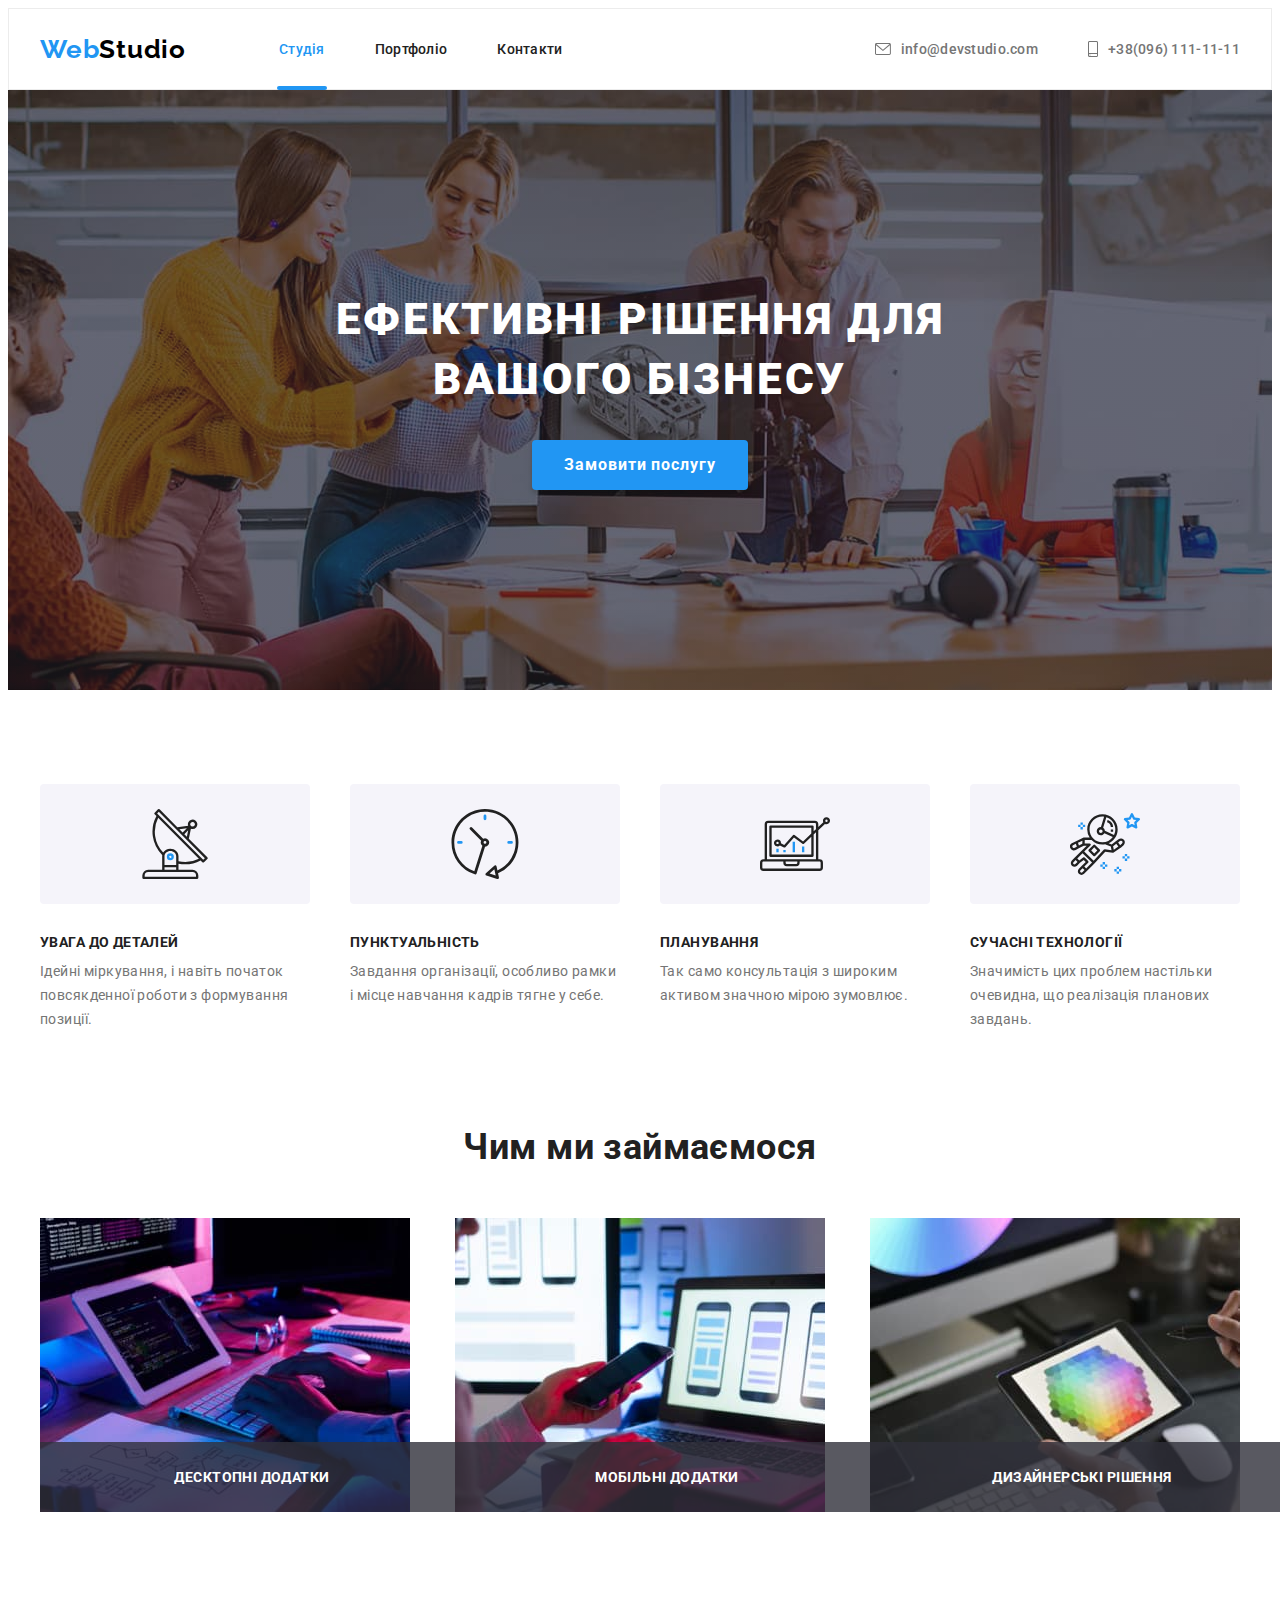
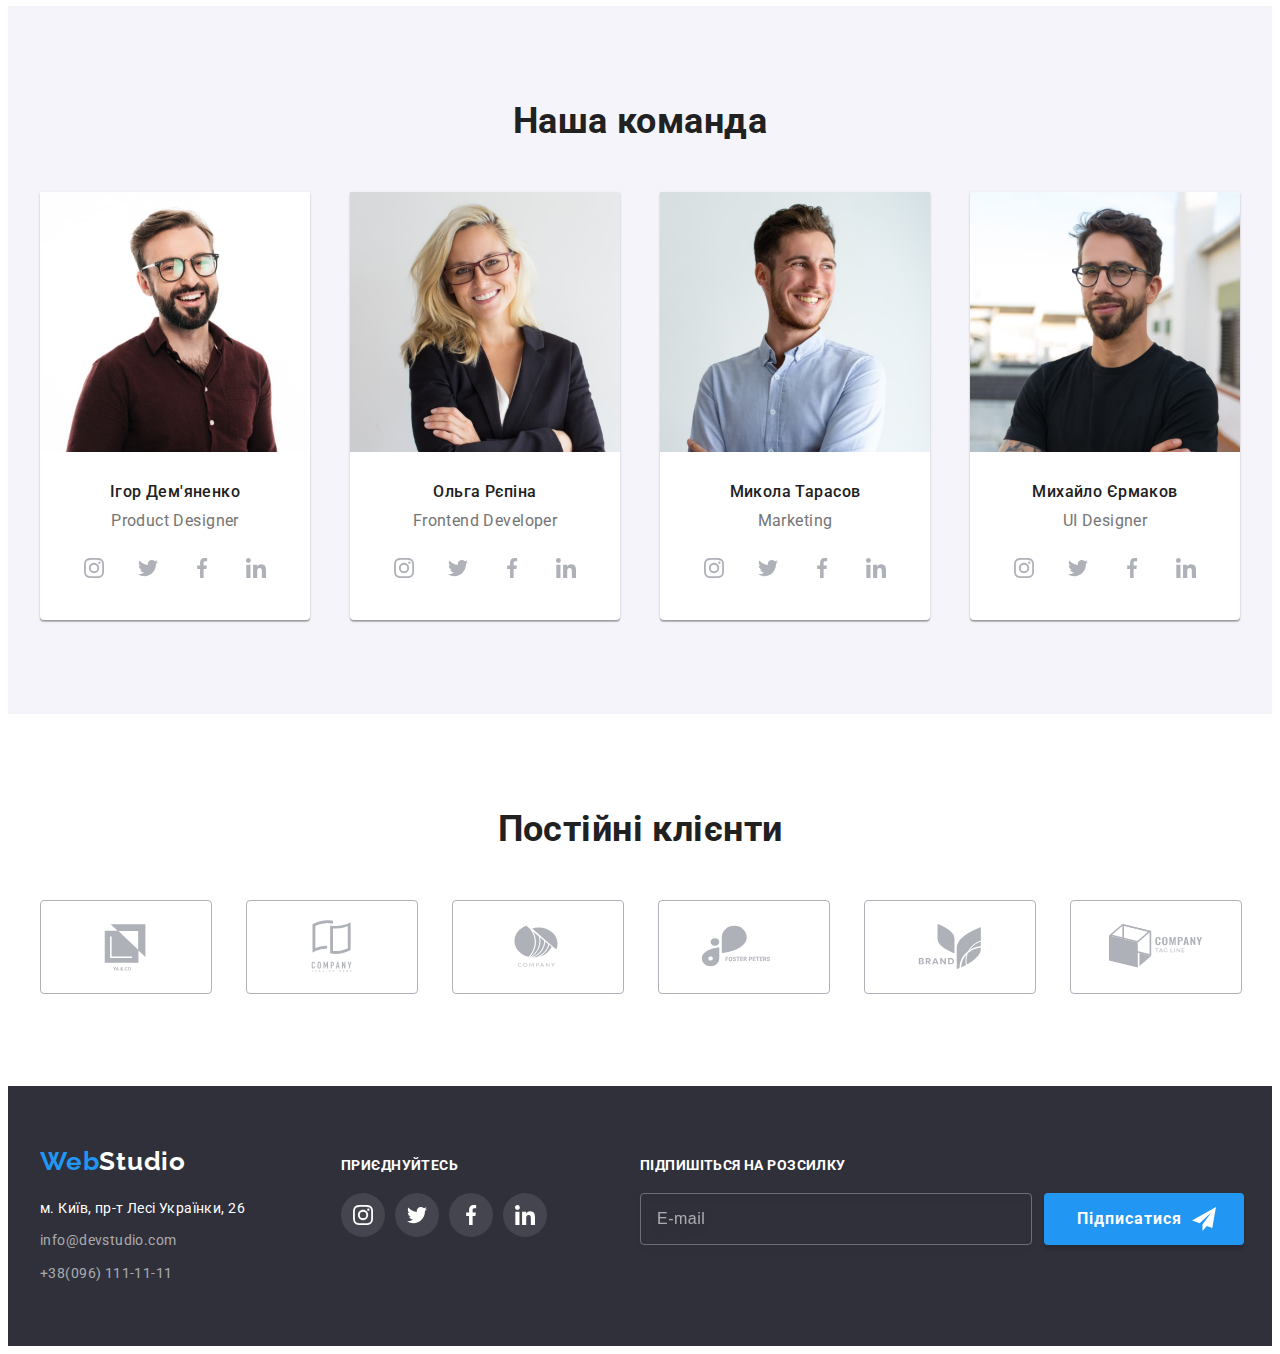
==== index.html @ d10fa95a "Initial commit" ====
<!DOCTYPE html>
<html lang="uk">
	<head>
		<meta charset="UTF-8" />
		<meta http-equiv="X-UA-Compatible" content="IE=edge" />
		<meta name="viewport" content="width=device-width, initial-scale=1.0" />
		<title>Студія</title>
		<!--normalize-->
		<link
			rel="stylesheet"
			href="https://cdnjs.cloudflare.com/ajax/libs/modern-normalize/1.1.0/modern-normalize.min.css"
			integrity="sha512-wpPYUAdjBVSE4KJnH1VR1HeZfpl1ub8YT/NKx4PuQ5NmX2tKuGu6U/JRp5y+Y8XG2tV+wKQpNHVUX03MfMFn9Q=="
			crossorigin="anonymous"
			referrerpolicy="no-referrer"
		/>
		<!--fonts-->
		<link rel="preconnect" href="https://fonts.googleapis.com" />
		<link rel="preconnect" href="https://fonts.gstatic.com" crossorigin />
		<link
			href="https://fonts.googleapis.com/css2?family=Raleway:wght@700&family=Roboto:wght@400;500;700;900&display=swap"
			rel="stylesheet"
		/>
		<!--styles always down-->
		<link rel="stylesheet" href="./css/styles.css" />
	</head>
	<body>
		<header class="header">
			<div class="container boxforflex-header">
				<nav class="boxforflex-nav">
					<!--logo-->
					<a href="./index.html" class="logo-web link">
						<span>Web</span><span class="logo-studio-header link">Studio</span>
					</a>
					<ul class="list boxforflex-navlink">
						<li><a href="./index.html" class="nav-link link current">Студія</a></li>
						<li><a href="./portfolio.html" class="nav-link link">Портфоліо</a></li>
						<li><a href="./index.html" class="nav-link link">Контакти</a></li>
					</ul>
				</nav>
				<!--header contacts-->
				<ul class="list boxforflex-header-contacts">
					<li>
						<a href="mailto:info@devstudio.com" class="header-contacts link">
							<svg class="header-icon" width="16" height="12">
								<use href="./images/icons.svg#icon-envelope"></use>
							</svg>
							info@devstudio.com
						</a>
					</li>
					<li>
						<a href="tel:+380961111111" class="header-contacts link">
							<svg class="header-icon" width="10" height="16">
								<use href="./images/icons.svg#icon-smartphone"></use>
							</svg>
							+38(096) 111-11-11
						</a>
					</li>
				</ul>
			</div>
		</header>
		<main>
			<!--hero-->
			<section class="section hero">
				<div class="container">
					<h1 class="title boxforflex-hero-text">Ефективні рішення для вашого бізнесу</h1>
					<button type="button" class="big-btn hero-btn pointer boxforflex-hero-btn" data-modal-open>
						<span class="hero-btn-text">Замовити послугу</span>
					</button>
				</div>
			</section>
			<!--4 features-->
			<section class="section section-features">
				<div class="container">
					<h2 class="section-title visually-hidden">Наші переваги</h2>
					<ul class="list boxforflex-sections">
						<li class="list-features">
							<div class="feature-icon-bgr">
								<svg width="70" height="70">
									<use href="./images/icons.svg#icon-antenna"></use>
								</svg>
							</div>
							<h3 class="name-features">УВАГА ДО ДЕТАЛЕЙ</h3>
							<p class="text-features">Ідейні міркування, і навіть початок повсякденної роботи з формування позиції.</p>
						</li>
						<li class="list-features">
							<div class="feature-icon-bgr">
								<svg width="70" height="70">
									<use href="./images/icons.svg#icon-clock"></use>
								</svg>
							</div>
							<h3 class="name-features">ПУНКТУАЛЬНІСТЬ</h3>
							<p class="text-features">Завдання організації, особливо рамки і місце навчання кадрів тягне у себе.</p>
						</li>
						<li class="list-features">
							<div class="feature-icon-bgr">
								<svg width="70" height="70">
									<use href="./images/icons.svg#icon-diagram"></use>
								</svg>
							</div>
							<h3 class="name-features">ПЛАНУВАННЯ</h3>
							<p class="text-features">Так само консультація з широким активом значною мірою зумовлює.</p>
						</li>
						<li class="list-features">
							<div class="feature-icon-bgr">
								<svg width="70" height="70">
									<use href="./images/icons.svg#icon-astronaut"></use>
								</svg>
							</div>
							<h3 class="name-features">СУЧАСНІ ТЕХНОЛОГІЇ</h3>
							<p class="text-features">Значимість цих проблем настільки очевидна, що реалізація планових завдань.</p>
						</li>
					</ul>
				</div>
			</section>
			<!--what we do-->
			<section class="section">
				<div class="container">
					<h2 class="section-title">Чим ми займаємося</h2>
					<ul class="list boxforflex-sections">
						<li class="wwd-img">
							<img src="./images/box-what-we-do-1.jpg" alt="Кодування" width="370" height="294" />
							<p class="wwd-text">Десктопні додатки</p>
						</li>
						<li class="wwd-img">
							<img src="./images/box-what-we-do-2.jpg" alt="Оптимізація" width="370" height="294" />
							<p class="wwd-text">Мобільні додатки</p>
						</li>
						<li class="wwd-img">
							<img src="./images/box-what-we-do-3.jpg" alt="Дизайн" width="370" height="294" />
							<p class="wwd-text">Дизайнерські рішення</p>
						</li>
					</ul>
				</div>
			</section>
			<!--team-->
			<section class="team-section section">
				<div class="container">
					<h2 class="section-title">Наша команда</h2>
					<ul class="list boxforflex-sections">
						<li class="team-cards">
							<img src="./images/img-igor.jpg" alt="1й член команди" width="270" height="260" />
							<div class="team-cards-text-space">
								<h3 class="name-team">Ігор Дем'яненко</h3>
								<p lang="en" class="text-team">Product Designer</p>
								<ul class="list social-icons">
									<li>
										<a
											href="https://instagram.com"
											class="link social-link"
											target="_blank"
											rel="noopener noreferrer"
											aria-label="посилання на instagram"
										>
											<svg class="icon" width="20px" height="20px">
												<use href="./images/icons.svg#icon-instagram"></use>
											</svg>
										</a>
									</li>
									<li>
										<a
											href="https://twitter.com"
											class="link social-link"
											target="_blank"
											rel="noopener noreferrer"
											aria-label="посилання на twitter"
										>
											<svg class="icon" width="20px" height="20px">
												<use href="./images/icons.svg#icon-twitter"></use>
											</svg>
										</a>
									</li>
									<li>
										<a
											href="https://facebook.com"
											class="link social-link"
											target="_blank"
											rel="noopener noreferrer"
											aria-label="посилання на facebook"
										>
											<svg class="icon" width="20px" height="20px">
												<use href="./images/icons.svg#icon-facebook"></use>
											</svg>
										</a>
									</li>
									<li>
										<a
											href="https://linkedin.com"
											class="link social-link"
											target="_blank"
											rel="noopener noreferrer"
											aria-label="посилання на linkedin"
										>
											<svg class="icon" width="20px" height="20px">
												<use href="./images/icons.svg#icon-linkedin"></use>
											</svg>
										</a>
									</li>
								</ul>
							</div>
						</li>
						<li class="team-cards">
							<img src="./images/img-olga.jpg" alt="2й член команди" width="270" height="260" />
							<div class="team-cards-text-space">
								<h3 class="name-team">Ольга Рєпіна</h3>
								<p lang="en" class="text-team">Frontend Developer</p>
								<ul class="list social-icons">
									<li>
										<a
											href="https://instagram.com"
											class="link social-link"
											target="_blank"
											rel="noopener noreferrer"
											aria-label="посилання на instagram"
										>
											<svg class="icon" width="20px" height="20px">
												<use href="./images/icons.svg#icon-instagram"></use>
											</svg>
										</a>
									</li>
									<li>
										<a
											href="https://twitter.com"
											class="link social-link"
											target="_blank"
											rel="noopener noreferrer"
											aria-label="посилання на twitter"
										>
											<svg class="icon" width="20px" height="20px">
												<use href="./images/icons.svg#icon-twitter"></use>
											</svg>
										</a>
									</li>
									<li>
										<a
											href="https://facebook.com"
											class="link social-link"
											target="_blank"
											rel="noopener noreferrer"
											aria-label="посилання на facebook"
										>
											<svg class="icon" width="20px" height="20px">
												<use href="./images/icons.svg#icon-facebook"></use>
											</svg>
										</a>
									</li>
									<li>
										<a
											href="https://linkedin.com"
											class="link social-link"
											target="_blank"
											rel="noopener noreferrer"
											aria-label="посилання на linkedin"
										>
											<svg class="icon" width="20px" height="20px">
												<use href="./images/icons.svg#icon-linkedin"></use>
											</svg>
										</a>
									</li>
								</ul>
							</div>
						</li>
						<li class="team-cards">
							<img src="./images/img-mikola.jpg" alt="3й член команди" width="270" height="260" />
							<div class="team-cards-text-space">
								<h3 class="name-team">Микола Тарасов</h3>
								<p lang="en" class="text-team">Marketing</p>
								<ul class="list social-icons">
									<li>
										<a
											href="https://instagram.com"
											class="link social-link"
											target="_blank"
											rel="noopener noreferrer"
											aria-label="посилання на instagram"
										>
											<svg class="icon" width="20px" height="20px">
												<use href="./images/icons.svg#icon-instagram"></use>
											</svg>
										</a>
									</li>
									<li>
										<a
											href="https://twitter.com"
											class="link social-link"
											target="_blank"
											rel="noopener noreferrer"
											aria-label="посилання на twitter"
										>
											<svg class="icon" width="20px" height="20px">
												<use href="./images/icons.svg#icon-twitter"></use>
											</svg>
										</a>
									</li>
									<li>
										<a
											href="https://facebook.com"
											class="link social-link"
											target="_blank"
											rel="noopener noreferrer"
											aria-label="посилання на facebook"
										>
											<svg class="icon" width="20px" height="20px">
												<use href="./images/icons.svg#icon-facebook"></use>
											</svg>
										</a>
									</li>
									<li>
										<a
											href="https://linkedin.com"
											class="link social-link"
											target="_blank"
											rel="noopener noreferrer"
											aria-label="посилання на linkedin"
										>
											<svg class="icon" width="20px" height="20px">
												<use href="./images/icons.svg#icon-linkedin"></use>
											</svg>
										</a>
									</li>
								</ul>
							</div>
						</li>
						<li class="team-cards">
							<img src="./images/img-mihailo.jpg" alt="4й член команди" width="270" height="260" />
							<div class="team-cards-text-space">
								<h3 class="name-team">Михайло Єрмаков</h3>
								<p lang="en" class="text-team">UI Designer</p>
								<ul class="list social-icons">
									<li>
										<a
											href="https://instagram.com"
											class="link social-link"
											target="_blank"
											rel="noopener noreferrer"
											aria-label="посилання на instagram"
										>
											<svg class="icon" width="20px" height="20px">
												<use href="./images/icons.svg#icon-instagram"></use>
											</svg>
										</a>
									</li>
									<li>
										<a
											href="https://twitter.com"
											class="link social-link"
											target="_blank"
											rel="noopener noreferrer"
											aria-label="посилання на twitter"
										>
											<svg class="icon" width="20px" height="20px">
												<use href="./images/icons.svg#icon-twitter"></use>
											</svg>
										</a>
									</li>
									<li>
										<a
											href="https://facebook.com"
											class="link social-link"
											target="_blank"
											rel="noopener noreferrer"
											aria-label="посилання на facebook"
										>
											<svg class="icon" width="20px" height="20px">
												<use href="./images/icons.svg#icon-facebook"></use>
											</svg>
										</a>
									</li>
									<li>
										<a
											href="https://linkedin.com"
											class="link social-link"
											target="_blank"
											rel="noopener noreferrer"
											aria-label="посилання на linkedin"
										>
											<svg class="icon" width="20px" height="20px">
												<use href="./images/icons.svg#icon-linkedin"></use>
											</svg>
										</a>
									</li>
								</ul>
							</div>
						</li>
					</ul>
				</div>
			</section>
			<!--Regular customers-->
			<section class="section">
				<div class="container">
					<h2 class="section-title">Постійні клієнти</h2>
					<ul class="list boxforflex-sections">
						<li class="client-logo">
							<a
								href=""
								class="link link-client"
								target="_blank"
								rel="noopener noreferrer"
								aria-label="посилання на першого клієнта"
							>
								<svg class="icon" width="106" height="60">
									<use href="./images/icons.svg#icon-first-logo"></use>
								</svg>
							</a>
						</li>
						<li class="client-logo">
							<a
								href=""
								class="link link-client"
								target="_blank"
								rel="noopener noreferrer"
								aria-label="посилання на другого клієнта"
							>
								<svg class="icon" width="106" height="60">
									<use href="./images/icons.svg#icon-second-logo"></use>
								</svg>
							</a>
						</li>
						<li class="client-logo">
							<a
								href=""
								class="link link-client"
								target="_blank"
								rel="noopener noreferrer"
								aria-label="посилання на третього клієнта"
							>
								<svg class="icon" width="106" height="60">
									<use href="./images/icons.svg#icon-third-logo"></use>
								</svg>
							</a>
						</li>
						<li class="client-logo">
							<a
								href=""
								class="link link-client"
								target="_blank"
								rel="noopener noreferrer"
								aria-label="посилання на четвертого клієнта"
							>
								<svg class="icon" width="106" height="60">
									<use href="./images/icons.svg#icon-fourth-logo"></use>
								</svg>
							</a>
						</li>
						<li class="client-logo">
							<a
								href=""
								class="link link-client"
								target="_blank"
								rel="noopener noreferrer"
								aria-label="посилання на п'ятого клієнта"
							>
								<svg class="icon" width="106" height="60">
									<use href="./images/icons.svg#icon-fifth-logo"></use>
								</svg>
							</a>
						</li>
						<li class="client-logo">
							<a
								href=""
								class="link link-client"
								target="_blank"
								rel="noopener noreferrer"
								aria-label="посилання на шостого клієнта"
							>
								<svg class="icon" width="106" height="60">
									<use href="./images/icons.svg#icon-sixth-logo"></use>
								</svg>
							</a>
						</li>
					</ul>
				</div>
			</section>
		</main>
		<!--Footer-->
		<footer class="footer">
			<div class="container footer-flex">
				<div class="address-wrapper">
					<!--logo text-->
					<a href="./index.html" class="footer-logo-text logo-web logo-web-footer link">
						<span>Web</span>
						<span class="logo-studio-footer link">Studio</span>
					</a>
					<!--address links-->
					<address>
						<ul class="list">
							<li>
								<a
									href="https://goo.gl/maps/ZYpvRGQHk616j4x77"
									target="_blank"
									rel="noopener noreferrer nofollow"
									class="link address"
								>
									м. Київ, пр-т Лесі Українки, 26
								</a>
							</li>
							<li class="list-address">
								<a href="mailto:info@devstudio.com" class="footer-contacts link">info@devstudio.com</a>
							</li>
							<li class="list-address">
								<a href="tel:+380961111111" class="footer-contacts link">+38(096) 111-11-11</a>
							</li>
						</ul>
					</address>
				</div>
				<div class="join-wrapper">
					<h3 class="name-features footer-cta">приєднуйтесь</h3>
					<ul class="list social-icons footer-social-icons">
						<li>
							<a
								href="https://instagram.com"
								class="link social-link footer-link"
								target="_blank"
								rel="noopener noreferrer"
								aria-label="посилання на instagram"
							>
								<svg class="footer-icon" width="20px" height="20px">
									<use href="./images/icons.svg#icon-instagram"></use>
								</svg>
							</a>
						</li>
						<li>
							<a
								href="https://twitter.com"
								class="link social-link footer-link"
								target="_blank"
								rel="noopener noreferrer"
								aria-label="посилання на twitter"
							>
								<svg class="footer-icon" width="20px" height="20px">
									<use href="./images/icons.svg#icon-twitter"></use>
								</svg>
							</a>
						</li>
						<li>
							<a
								href="https://facebook.com"
								class="link social-link footer-link"
								target="_blank"
								rel="noopener noreferrer"
								aria-label="посилання на facebook"
							>
								<svg class="footer-icon" width="20px" height="20px">
									<use href="./images/icons.svg#icon-facebook"></use>
								</svg>
							</a>
						</li>
						<li>
							<a
								href="https://linkedin.com"
								class="link social-link footer-link"
								target="_blank"
								rel="noopener noreferrer"
								aria-label="посилання на linkedin"
							>
								<svg class="footer-icon" width="20px" height="20px">
									<use href="./images/icons.svg#icon-linkedin"></use>
								</svg>
							</a>
						</li>
					</ul>
				</div>
				<div class="sign-up-wrapper">
					<h3 class="name-features footer-cta">Підпишіться на розсилку</h3>
					<form class="signup-field" name="signup_form" autocomplete="on">
						<label for="user_email">
							<input class="sign-up-field" type="email" name="user_email" id="user_email" placeholder="E-mail" />
						</label>
						<button class="big-btn hero-btn-text sign-up-btn" type="submit">Підписатися</button>
						<svg class="footer-icon-send-email" width="24" height="24">
								<use href="./images/icons.svg#icon-icon-send-mail"></use>
						</svg>
					</form>
				</div>
			</div>
		</footer>
		<!--Modal window-->
		<div class="backdrop is-hidden" data-modal>
			<div class="modal">
				<button class="modal-btn-x" data-modal-close>
					<svg class="modal-close" width="18" height="18">
						<use href="./images/icons.svg#icon-close-black"></use>
					</svg>
				</button>
				<strong class="modal-title">Залиште свої дані, ми вам передзвонимо</strong>
				<form name="modal_form">
					<div class="modal-form-group" role="group">
						<label class="modal-text" for="user_name">Ім'я</label>
						<div class="modal-input">
							<input class="modal-input-form" type="text" name="user_name" id="user_name" required />
							<svg class="modal-form-icon" width="18" height="18">
								<use href="./images/icons.svg#icon-person-black"></use>
							</svg>
						</div>
						<label class="modal-text" for="user_phone">Телефон</label>
						<div class="modal-input">
							<input class="modal-input-form" type="tel" name="user_phone" id="user_phone" required />
							<svg class="modal-form-icon" width="18" height="18">
								<use href="./images/icons.svg#icon-phone-black"></use>
							</svg>
						</div>
						<label class="modal-text" for="user_mail">Пошта</label>
						<div class="modal-input">
							<input class="modal-input-form" type="email" name="user_mail" id="user_mail" required />
							<svg class="modal-form-icon" width="18" height="18">
								<use href="./images/icons.svg#icon-email-black"></use>
							</svg>
						</div>
						<label class="modal-text" for="user_comment">Коментар</label>
						<textarea
							class="modal-comment"
							name="user_comment"
							id="user_comment"
							rows="7"
							placeholder="Введіть текст"
						></textarea>
					</div>
					<div class="modal-check" role="group">
						<input class="modal-checkbox" type="checkbox" id="user_agreement" />
						<label class="checkbox-text" for="user_agreement">
							Погоджуюся з розсилкою та приймаю
							<a href="" class="checkbox-link">Умови договору</a>
						</label>
					</div>
					<button class="modal-btn big-btn hero-btn-text pointer" type="submit">Відправити</button>
				</form>
			</div>
		</div>
		<script src="./js/modal.js"></script>
	</body>
</html>
---- css/styles.css ----
:root {
	/* colors */
	--brand: #2196f3;
	--brand-accent: #188ce8;
	--hero-bgd: #c4c4c4;
	--links-plus-buttons: #212121;
	--contacts: #757575;
	--team-and-selector-bgr: #f5f4fa;
	--original-white: #ffffff;
	--original-black: #000000;
	--footer-bgd: #2f303a;
	--icon: #afb1b8;
	/* transitions data*/
	--transition-duration: 250ms;
	--transition-timing-function: cubic-bezier(0.4, 0, 0.2, 1);
}

body {
	font-family: "Roboto", sans-serif;
	font-size: 14px;
	background-color: var(--original-white);
	color: var(--links-plus-buttons);
	letter-spacing: 0.03em;
}

/* Reset start --- */
/* Reset ul.list, a.link, h, img */

.list {
	list-style: none;
	margin: 0;
	padding: 0;
}

.link {
	text-decoration: none;
}

h1,
h2,
h3,
h4,
h5,
h6,
p {
	margin: 0;
}

img {
	display: block;
	max-width: 100%;
	height: auto;
}

address {
	font-style: normal;
}

/* Reset end --- */

/* Components --- */

.section {
	padding: 94px 0;
}

.container {
	width: 1200px;
	padding-left: 15px;
	padding-right: 15px;
	margin-left: auto;
	margin-right: auto;
	/* outline: 2px solid orange;*/
}

.visually-hidden {
	position: absolute;
	width: 1px;
	height: 1px;
	margin: -1px;
	border: 0;
	padding: 0;
	white-space: nowrap;
	clip-path: inset(100%);
	clip: rect(0 0 0 0);
	overflow: hidden;
}

/* Components end --- */
/* ---------------*/

/* HEADER --- */

/* LOGO --- */

.logo-web {
	font-family: "Raleway";
	font-style: normal;
	font-weight: 700;
	font-size: 26px;
	line-height: calc(31 / 26);
	letter-spacing: 0.03em;
	color: var(--brand);
}

.logo-studio-header {
	color: var(--original-black);
	margin-right: 93px;
}

/* LOGO END --- */

/* header flexes */

.boxforflex-header {
	display: flex;
	justify-content: space-between;
}

.boxforflex-nav {
	display: flex;
	align-items: center;
}

.boxforflex-navlink,
.boxforflex-header-contacts {
	display: flex;
	gap: 50px;
}

/* end of header flexes */

.header {
	border: 1px solid #ececec;
}

.nav-link,
.header-contacts {
	position: relative;
	display: inline-block;
	font-weight: 500;
	line-height: calc(16 / 14);
	color: var(--links-plus-buttons);
	letter-spacing: 0.02em;
	padding: 32px 0;
	transition-property: color;
	transition-duration: var(--transition-duration);
	transition-timing-function: var(--transition-timing-function);
}

.nav-link:hover,
.nav-link:focus,
.header-contacts:hover,
.header-contacts:focus {
	color: var(--brand);
}

.current {
	color: var(--brand);
}

.current::after {
	content: "";
	display: block;
	position: absolute;
	align-items: center;
	width: 108%;
	right: -4%;
	height: 4px;
	bottom: -1px;
	margin: 0;
	background-color: #2196f3;
	border-radius: 2px;
}

.header-contacts {
	display: flex;
	align-items: center;
	gap: 10px;
	color: var(--contacts);
}

.header-icon {
	fill: currentColor;
}

/* HEADER END--- */
/* --------------*/

/* HERO INDEX --- */

/* hero flexes */

.boxforflex-hero-text,
.boxforflex-hero-btn {
	display: flex;
	margin: 0 auto;
}

/* end of flexes */

.hero {
	max-width: 1600px;
	margin: 0 auto;
	background-color: var(--hero-bgd);
	background-image: linear-gradient(rgba(47, 48, 58, 0.4), rgba(47, 48, 58, 0.4)),
		url(../images/hero-images/Hero-Img-1.jpg);
	background-repeat: no-repeat;
	background-position: center;
	padding: 200px 0;
}

.title {
	margin-bottom: 30px;
	max-width: 696px;
	font-weight: 900;
	font-size: 44px;
	line-height: 1.36;
	text-align: center;
	letter-spacing: 0.06em;
	text-transform: uppercase;
	color: var(--original-white);
}

.big-btn {
	min-height: 50px;
	padding: 10px 32px;
	font-family: inherit;
	background-color: var(--brand);
	box-shadow: 0px 4px 4px rgba(0, 0, 0, 0.15);
	border-radius: 4px;
	border: 0;
	transition-property: background-color;
	transition-duration: var(--transition-duration);
	transition-timing-function: var(--transition-timing-function);
}

.hero-btn {
	min-width: 216px;
}

.hero-btn-text {
	display: flex;
	align-items: center;
	text-align: center;

	font-weight: 700;
	font-size: 16px;
	line-height: 1.88;
	letter-spacing: 0.06em;
	color: var(--original-white);
}

.hero-btn:hover,
.hero-btn:focus,
.modal-btn:hover,
.modal-btn:focus,
.sign-up-btn:hover,
.sign-up-btn:focus {
	background-color: var(--brand-accent);
}

.pointer {
	cursor: pointer;
}

/* HERO INDEX END --- */
/* --------------*/

/* HERO PORTFOLIO --- */

/* portfolio flexes */

.portfolio-btns {
	display: flex;
	justify-content: center;
	gap: 8px;
	margin-bottom: 50px;
}

.boxforflex-portfolio-list {
	display: flex;
	justify-content: center;
	flex-wrap: wrap;
}

.portfolio-item:nth-child(3n + 2) {
	margin: 0 30px;
}

.portfolio-item:nth-child(-n + 6) {
	margin-bottom: 30px;
}

/* end of portfolio flexes */

.btn-portfolio {
	min-width: 73px;
	min-height: 38px;
	padding: 6px 22px;
	font-family: inherit;
	font-weight: 500;
	font-size: 16px;
	line-height: 1.62;
	text-align: center;
	background-color: var(--team-and-selector-bgr);
	border-radius: 4px;
	border: 0;
	transition-property: color, background-color, box-shadow;
	transition-duration: var(--transition-duration);
	transition-timing-function: var(--transition-timing-function);
}

.btn-portfolio:hover,
.btn-portfolio:focus {
	color: var(--original-white);
	background-color: var(--brand);
	box-shadow: 0px 3px 1px rgba(0, 0, 0, 0.1), 0px 1px 2px rgba(0, 0, 0, 0.08), 0px 2px 2px rgba(0, 0, 0, 0.12);
}

.portfolio-item {
	cursor: pointer;
	transition-property: box-shadow;
	transition-duration: var(--transition-duration);
	transition-timing-function: var(--transition-timing-function);
}

.portfolio-item:hover,
.portfolio-item:focus {
	box-shadow: 0px 1px 1px rgba(0, 0, 0, 0.12), 0px 4px 4px rgba(0, 0, 0, 0.06), 1px 4px 6px rgba(0, 0, 0, 0.16);
}

.portfolio-item-text-space {
	border: 1px solid #eeeeee;
	padding: 20px 24px;
	border-top: 0;
}

.name-portfolio {
	font-weight: 700;
	font-size: 18px;
	line-height: 2;
	letter-spacing: 0.06em;
	margin-bottom: 4px;
}

.text-portfolio {
	font-size: 16px;
	line-height: 1.88;
	color: var(--contacts);
}

.overlay {
	position: relative;
	overflow: hidden;
}

.prtfl-overlay {
	position: absolute;
	display: flex;
	align-items: center;
	transform: translateY(100%);
	top: 0;
	left: 0;
	width: 100%;
	height: 100%;
	padding: 63px 24px;
	font-size: 18px;
	line-height: 1.56;
	letter-spacing: 0.03em;
	background-color: rgba(33, 150, 243, 0.9);
	color: var(--original-white);
	user-select: none;
	transition: transform 250ms linear;
}

.portfolio-item:hover .prtfl-overlay,
.portfolio-item:focus .prtfl-overlay {
	transform: translateY(0);
}

/* HERO PORTFOLIO END--- */
/* --------------*/

/* 4 FEATURES --- */

/* features flexes */

.boxforflex-sections {
	display: flex;
	justify-content: space-between;
	gap: 30px;
}

/* end of features flexes */

.section-features {
	padding-bottom: 0;
}

.feature-icon-bgr {
	display: flex;
	justify-content: center;
	align-items: center;
	background-color: #f5f4fa;
	border-radius: 4px;
	height: 120px;
	margin-bottom: 30px;
}

.list-features {
	max-width: 270px;
}

.name-features {
	font-size: 14px;
	display: block;
	line-height: calc(16 / 14);
	text-transform: uppercase;
	margin-bottom: 10px;
}

.text-features {
	display: block;
	line-height: 1.71;
	color: var(--contacts);
}

/* 4 FEATURES END --- */
/* --------------*/

/* W.W.D. --- */

.section-title {
	font-size: 36px;
	line-height: calc(42 / 36);
	text-align: center;
	margin-bottom: 50px;
}

.wwd-img {
	position: relative;
}

.wwd-text {
	position: absolute;
	bottom: 0;
	margin: 0;
	font-weight: 700;
	line-height: calc(16 / 14);
	text-align: center;
	letter-spacing: 0.03em;
	text-transform: uppercase;
	color: var(--original-white);
	width: 100%;
	padding: 27px;
	background-color: rgba(47, 48, 58, 0.8);
}

/* W.W.D. END--- */
/* --------------*/

/* TEAM --- */

.name-team {
	font-weight: 500;
	font-size: 16px;
	line-height: calc(19 / 16);
	text-align: center;
	margin-bottom: 10px;
}

.text-team {
	font-size: 16px;
	line-height: calc(19 / 16);
	text-align: center;
	color: var(--contacts);
	margin-bottom: 16px;
}

.social-icons {
	display: flex;
	justify-content: center;
	align-items: center;
	gap: 10px;
}

.social-link {
	display: flex;
	justify-content: center;
	align-items: center;
	height: 44px;
	width: 44px;
	border-radius: 50%;
	transition-property: background-color;
	transition-duration: var(--transition-duration);
	transition-timing-function: var(--transition-timing-function);
}

.icon {
	fill: var(--icon);
	transition-property: fill;
	transition-duration: var(--transition-duration);
	transition-timing-function: var(--transition-timing-function);
}

.social-link:hover,
.social-link:focus {
	background-color: var(--brand);
}

.social-link:hover .icon,
.social-link:focus .icon {
	fill: var(--original-white);
}

.team-cards-text-space {
	padding: 30px 0;
}

.team-section {
	background: var(--team-and-selector-bgr);
}

.team-cards {
	background-color: var(--original-white);
	box-shadow: 0px 1px 3px rgba(0, 0, 0, 0.12), 0px 1px 1px rgba(0, 0, 0, 0.14), 0px 2px 1px rgba(0, 0, 0, 0.2);
	border-radius: 0px 0px 4px 4px;
}

/* TEAM END--- */
/* ------------*/

/* CLIENTS --- */

.client-logo {
	width: 170px;
	height: 92px;
	transition-property: fill;
	transition-duration: 250ms;
	transition-timing-function: cubic-bezier(0.4, 0, 0.2, 1);
}

.link-client {
	display: flex;
	justify-content: center;
	align-items: center;
	width: 100%;
	height: 100%;
	border: 1px solid var(--icon);
	border-radius: 4px;
	transition-property: border;
	transition-duration: var(--transition-duration);
	transition-timing-function: var(--transition-timing-function);
}

.link-client:hover,
.link-client:focus {
	border: 1px solid var(--brand);
}

.client-logo:hover .icon,
.client-logo:focus .icon {
	fill: var(--brand);
}

/* CLIENTS END--- */
/* ------------*/

/* FOOTER --- */

.footer-flex {
	display: flex;
	align-items: baseline;
}

.footer {
	background-color: var(--footer-bgd);
	padding: 60px 0;
}

.address-wrapper {
	min-width: 231px;
	margin-right: 70px;
}
.join-wrapper {
	margin-right: 93px;
}

.footer-logo-text {
	display: flex;
	align-items: baseline;
	margin-bottom: 20px;
}

.logo-web-footer {
	padding-top: 0;
	padding-bottom: 0;
	margin-right: 0;
}

.logo-studio-footer {
	color: var(--original-white);
}

.address {
	line-height: 1.71;
	color: var(--original-white);
}

.list-address {
	margin-top: 9px;
}

.footer-contacts {
	display: inline-block;
	line-height: 1.71;
	color: rgba(255, 255, 255, 0.6);
	transition-property: color;
	transition-duration: var(--transition-duration);
	transition-timing-function: var(--transition-timing-function);
}

.footer-contacts:hover,
.footer-contacts:focus {
	color: var(--brand);
}

.footer-cta {
	color: var(--original-white);
	margin-bottom: 20px;
}

.footer-social-icons {
	margin-bottom: 0;
	justify-content: left;
}

.footer-icon {
	fill: var(--original-white);
}

.footer-link {
	background-color: rgba(255, 255, 255, 0.1);
}

/* SIGN UP */

.sign-up-wrapper {
	position: relative;
}

.signup-field {
	display: flex;
	gap: 12px;
}

.sign-up-field {
	height: 50px;
	width: 358px;
	padding: 0 16px;

	font-size: 14px;
	line-height: 1.17;
	color: var(--original-white);
	letter-spacing: 0.01em;

	border: 1px solid rgba(255, 255, 255, 0.3);
	filter: drop-shadow(0px 4px 4px rgba(0, 0, 0, 0.15));
	border-radius: 4px;
	background-color: transparent;
	outline: 0;
}

.sign-up-field::placeholder {
	font-size: 16px;
	line-height: 1.25;
	letter-spacing: 0.03em;
	color: rgba(255, 255, 255, 0.6);
}

.sign-up-field:focus {
	border: 1px solid var(--brand);
}


.modal-btn,
.sign-up-btn {
	display: flex;
	margin: 0 auto;
	justify-content: center;
	min-width: 200px;
	padding: 10px 28px;
}

.sign-up-btn {
	width: 200px;
	justify-content: right;
	padding: 10px 62px 10px 28px;
}

.footer-icon-send-email {
	position: absolute;
	right: 28px;
	top: calc(50% + 6px);
}

/* FOOTER END--- */
/* ------------*/

/* MODAL WINDOW --- */

.backdrop {
	position: fixed;
	top: 0;
	left: 0;
	width: 100%;
	height: 100%;
	background-color: rgba(0, 0, 0, 0.2);
	transition: opacity 250ms linear, visibility 250ms linear;
}

.backdrop.is-hidden {
	opacity: 0;
	visibility: hidden;
	pointer-events: none;
}

.modal {
	position: absolute;
	top: 50%;
	left: 50%;
	transform: translateX(-50%) translateY(-50%);
	padding: 40px;
	width: 528px;
	min-height: 581px;
	background: var(--original-white);
	box-shadow: 0px 1px 3px rgba(0, 0, 0, 0.12), 0px 1px 1px rgba(0, 0, 0, 0.14), 0px 2px 1px rgba(0, 0, 0, 0.2);
	border-radius: 4px;
	transition: opacity 250ms linear, transform 250ms linear;
}

.backdrop.is-hidden .modal {
	opacity: 0;
	transform: translateX(-50%) translateY(-75%);
}

.modal-btn-x {
	position: absolute;
	display: inline-flex;
	align-items: center;
	justify-content: center;
	top: 8px;
	right: 8px;
	padding: 0;

	width: 30px;
	height: 30px;

	background-color: transparent;
	border-radius: 50%;
	cursor: pointer;
	border: 1px solid rgba(0, 0, 0, 0.1);

	transition-property: fill;
	transition-duration: var(--transition-duration);
	transition-timing-function: var(--transition-timing-function);
}

.modal-btn-x:hover,
.modal-btn-x:focus {
	fill: var(--brand);
}

.modal-title {
	display: block;
	margin-bottom: 12px;
	font-style: normal;
	font-weight: 700;
	font-size: 20px;
	line-height: 1.15;
	text-align: center;
}

.modal-form-group {
	margin-bottom: 20px;
}

.modal-text {
	display: block;
	margin-bottom: 4px;
	color: var(--contacts);
	font-size: 12px;
	line-height: 1.17;
	letter-spacing: 0.01em;
}

.modal-input {
	position: relative;
	margin-bottom: 10px;
}

.modal-input-form {
	display: inline-block;
	width: 100%;
	height: 40px;
	padding-left: 42px;
	border: 1px solid rgba(33, 33, 33, 0.2);
	border-radius: 4px;
	outline: 0;

	font-size: 12px;
	line-height: 1.17;
	letter-spacing: 0.01em;

	transition-property: border;
	transition-duration: var(--transition-duration);
	transition-timing-function: var(--transition-timing-function);
}

.modal-input-form:focus,
.modal-comment:focus {
	border: 1px solid var(--brand);
}

.modal-form-icon {
	position: absolute;
	top: calc(50% - 9px);
	left: 12px;

	transition-property: fill;
	transition-duration: var(--transition-duration);
	transition-timing-function: var(--transition-timing-function);
}

.modal-input-form:focus + .modal-form-icon {
	fill: var(--brand);
}

.modal-comment {
	resize: none;
	display: block;
	width: 100%;
	height: 120px;
	padding: 12px 16px;
	margin: 0;

	font-size: 12px;
	line-height: 1.17;
	letter-spacing: 0.01em;

	border: 1px solid rgba(33, 33, 33, 0.2);
	border-radius: 4px;
	outline: 0;

	transition-property: border;
	transition-duration: var(--transition-duration);
	transition-timing-function: var(--transition-timing-function);
}

.modal-comment::placeholder {
	font-size: 12px;
	color: rgba(117, 117, 117, 0.5);
}

.modal-check {
	display: flex;
	align-items: center;
	justify-content: center;
	gap: 8px;
	margin-bottom: 30px;
}

.checkbox-text {
	font-size: 14px;
	line-height: 1.71;
	letter-spacing: 0.03em;
	color: var(--contacts);
}

.checkbox-link {
	color: var(--brand);
}

.modal-checkbox {
	appearance: none;
	width: 16px;
	height: 15px;
	border: 2px solid var(--links-plus-buttons);
	border-radius: 2px;
	background-position: center;
	background-repeat: no-repeat;
	background-size: 0;

	transition-property: background-size;
	transition-duration: var(--transition-duration);
	transition-timing-function: var(--transition-timing-function);
}

.modal-checkbox:checked {
	border: 2px solid var(--brand);
	background-color: var(--brand);
	background-image: url("data:image/svg+xml,%3Csvg width='13' height='10' viewBox='0 0 13 10' fill='none' xmlns='http://www.w3.org/2000/svg'%3E%3Cpath d='M1.95703 4.75166L1.88825 4.68604L1.81923 4.75141L0.93123 5.59258L0.854858 5.66492L0.930974 5.73753L4.42671 9.07236L4.49574 9.1382L4.56476 9.07236L12.069 1.91352L12.1449 1.84116L12.069 1.76881L11.1873 0.927644L11.1183 0.861826L11.0493 0.927611L4.49577 7.17353L1.95703 4.75166Z' fill='white' stroke='white' stroke-width='0.2'/%3E%3C/svg%3E");
	background-size: 16px 15px;
}

/* MODAL END--- */
/* ------------*/
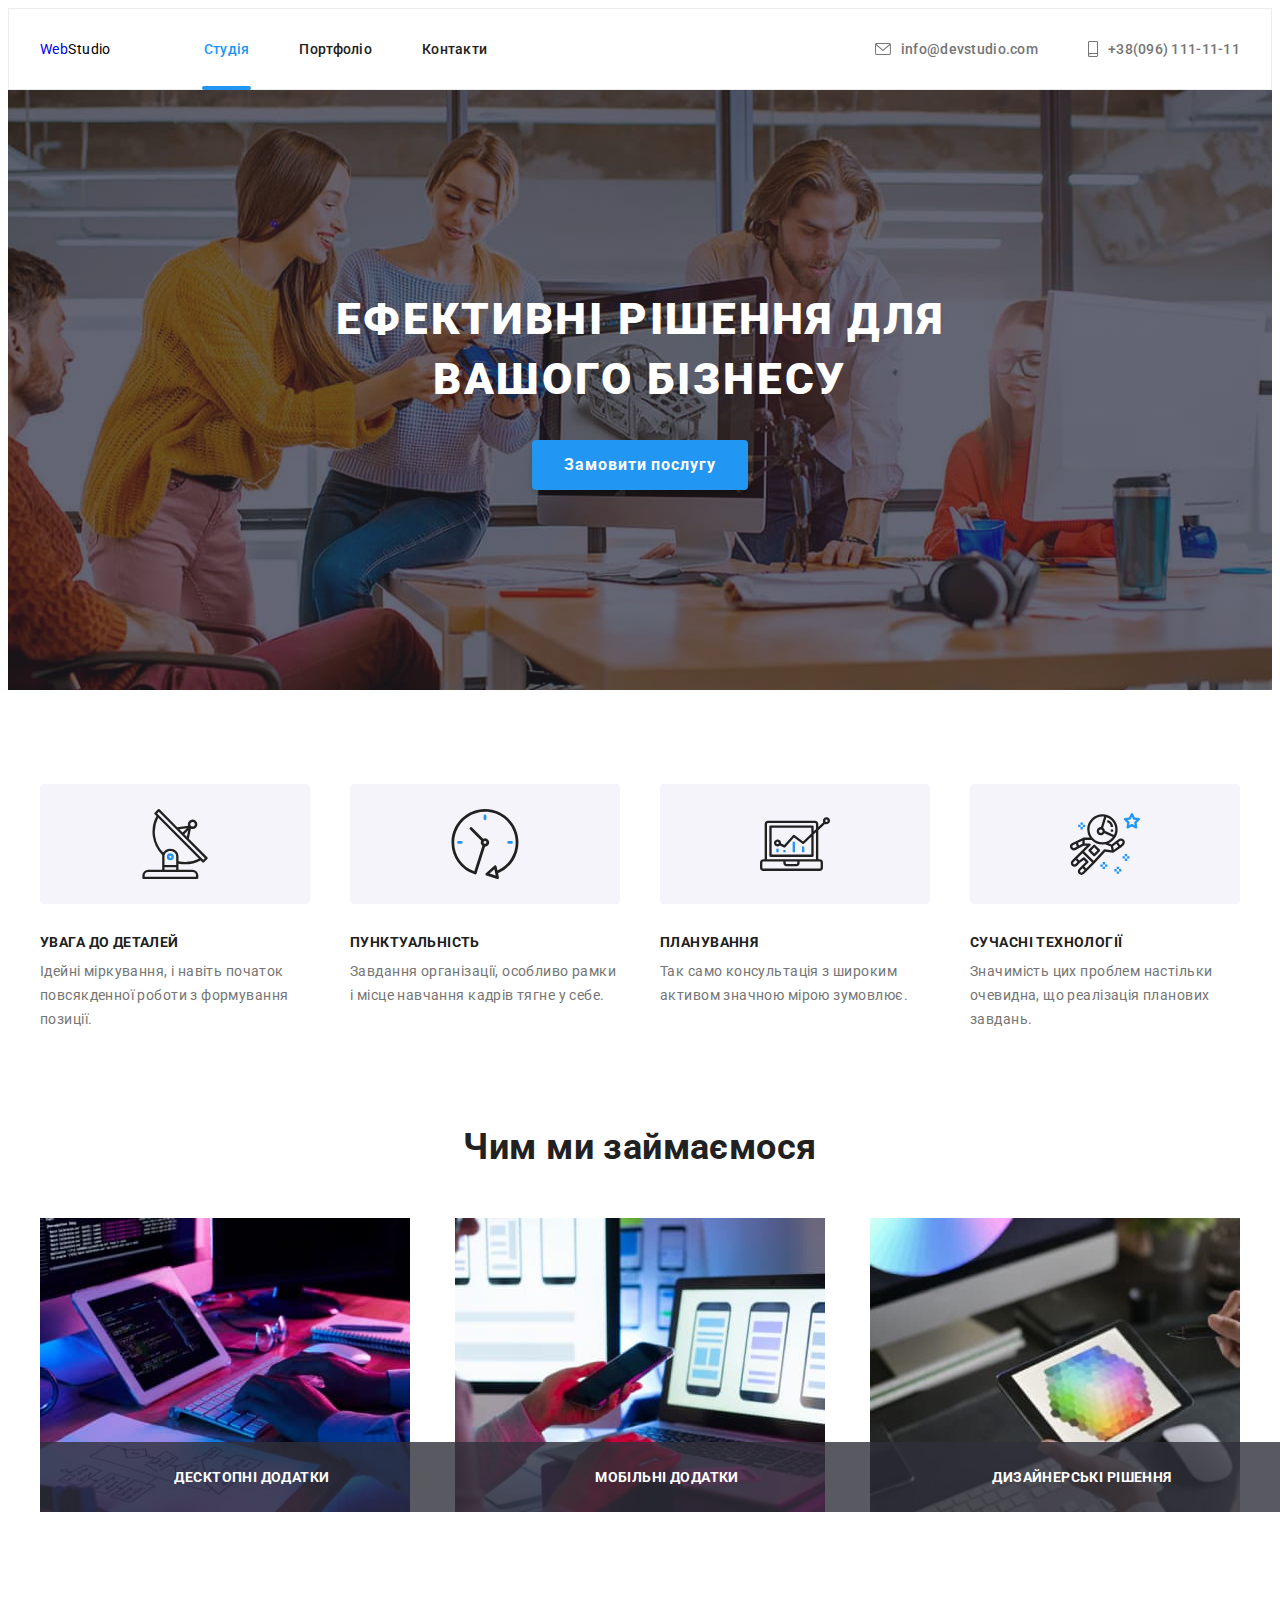
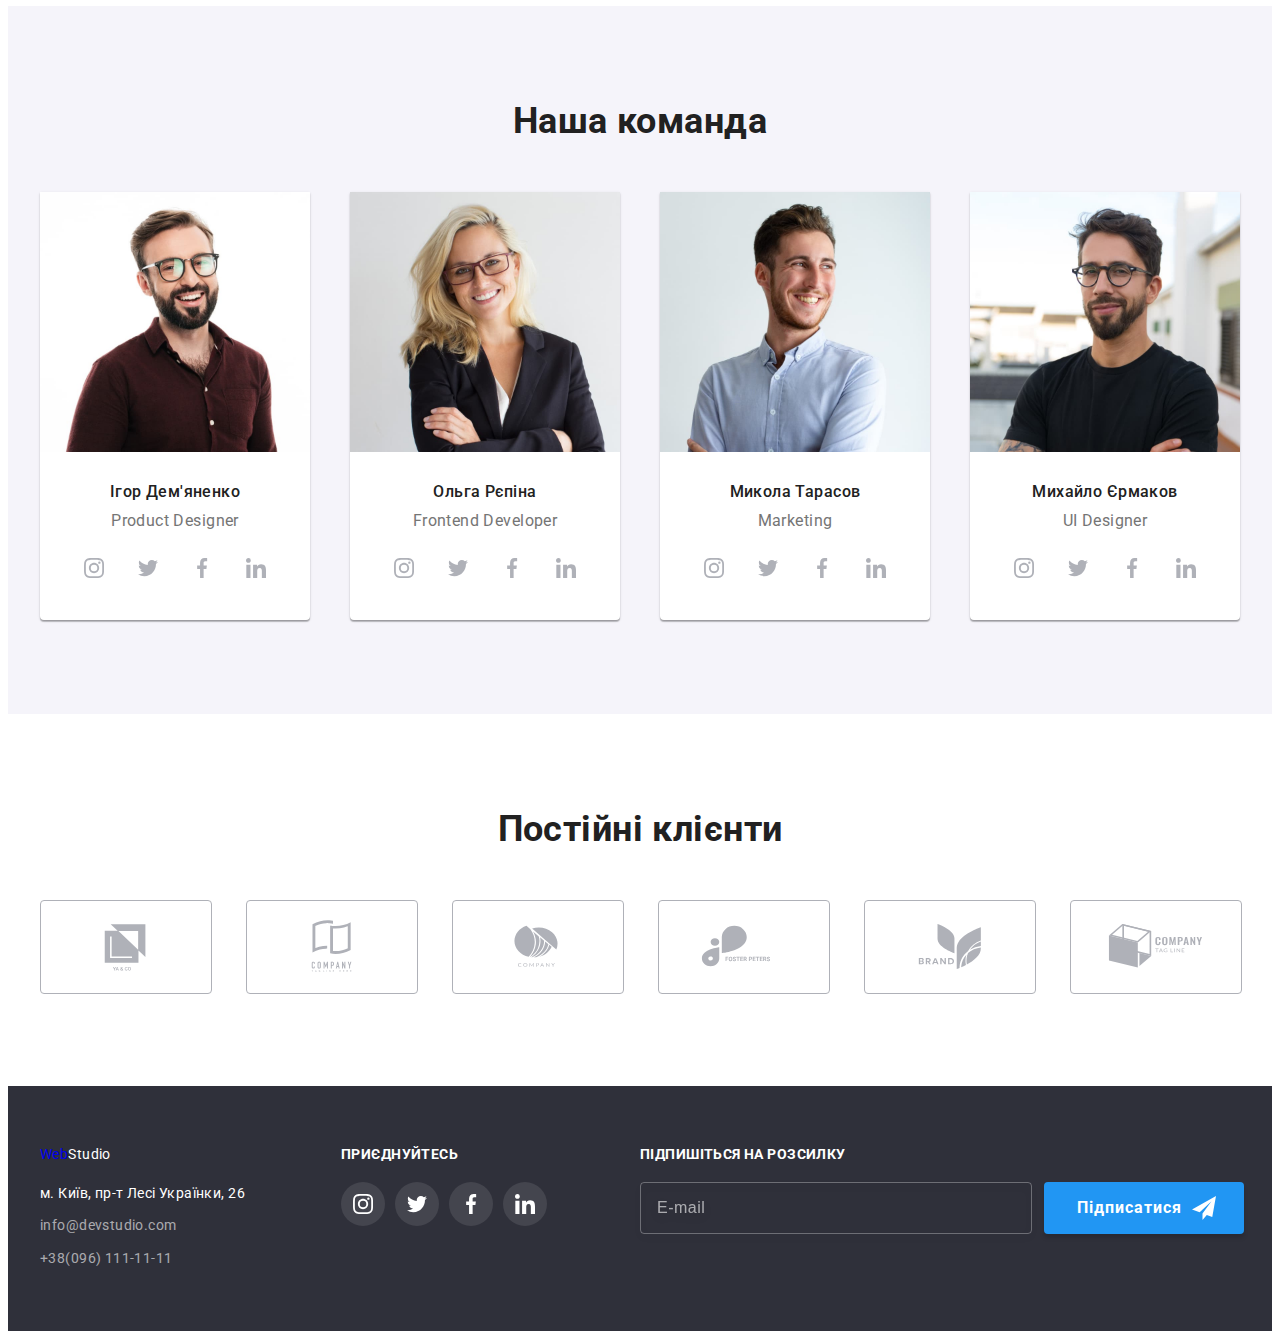
==== commit 43dc7d27: "1" ====
--- a/index.html
+++ b/index.html
@@ -21,6 +21,7 @@
 			rel="stylesheet"
 		/>
 		<!--styles always down-->
+		<link rel="stylesheet" href="./css/main.min.css" />
 		<link rel="stylesheet" href="./css/styles.css" />
 	</head>
 	<body>
@@ -565,7 +566,7 @@
 						<label for="user_email">
 							<input class="sign-up-field" type="email" name="user_email" id="user_email" placeholder="E-mail" />
 						</label>
-						<button class="big-btn hero-btn-text sign-up-btn" type="submit">Підписатися</button>
+						<button class="big-btn hero-btn-text sign-up-btn pointer" type="submit">Підписатися</button>
 						<svg class="footer-icon-send-email" width="24" height="24">
 								<use href="./images/icons.svg#icon-icon-send-mail"></use>
 						</svg>
--- a/css/main.min.css
+++ b/css/main.min.css
@@ -0,0 +1 @@
+:root{--brand: #2196f3;--brand-accent: #188ce8;--hero-bgd: #c4c4c4;--links-plus-buttons: #212121;--contacts: #757575;--team-and-selector-bgr: #f5f4fa;--original-white: #ffffff;--original-black: #000000;--footer-bgd: #2f303a;--icon: #afb1b8;--transition-duration: 250ms;--transition-timing-function: cubic-bezier(0.4, 0, 0.2, 1)}.visually-hidden{position:absolute;width:1px;height:1px;margin:-1px;border:0;padding:0;white-space:nowrap;-webkit-clip-path:inset(100%);clip-path:inset(100%);clip:rect(0 0 0 0);overflow:hidden}body{font-family:"Roboto",sans-serif;font-size:14px;background-color:var(--original-white);color:var(--links-plus-buttons);letter-spacing:.03em}.list{list-style:none;margin:0;padding:0}.link{text-decoration:none}h1,h2,h3,h4,h5,h6,p{margin:0}img{display:block;max-width:100%;height:auto}address{font-style:normal}.section{padding:94px 0}.container{width:1200px;padding-left:15px;padding-right:15px;margin-left:auto;margin-right:auto}.big-btn{min-height:50px;padding:10px 32px;font-family:inherit;background-color:var(--brand);-webkit-box-shadow:0px 4px 4px rgba(0,0,0,.15);box-shadow:0px 4px 4px rgba(0,0,0,.15);border-radius:4px;border:0;-webkit-transition-property:background-color;transition-property:background-color;-webkit-transition-duration:var(--transition-duration);transition-duration:var(--transition-duration);-webkit-transition-timing-function:var(--transition-timing-function);transition-timing-function:var(--transition-timing-function)}.hero-btn{min-width:216px}.hero-btn-text{display:-webkit-box;display:-ms-flexbox;display:flex;-webkit-box-align:center;-ms-flex-align:center;align-items:center;text-align:center;font-weight:700;font-size:16px;line-height:1.88;letter-spacing:.06em;color:var(--original-white)}.hero-btn:hover,.hero-btn:focus,.modal-btn:hover,.modal-btn:focus,.sign-up-btn:hover,.sign-up-btn:focus{background-color:var(--brand-accent)}.modal-btn,.sign-up-btn{display:-webkit-box;display:-ms-flexbox;display:flex;margin:0 auto;-webkit-box-pack:center;-ms-flex-pack:center;justify-content:center;min-width:200px;padding:10px 28px}.sign-up-btn{width:200px;-webkit-box-pack:right;-ms-flex-pack:right;justify-content:right;padding:10px 62px 10px 28px}.pointer{cursor:pointer}.modal-btn-x{position:absolute;display:-webkit-inline-box;display:-ms-inline-flexbox;display:inline-flex;-webkit-box-align:center;-ms-flex-align:center;align-items:center;-webkit-box-pack:center;-ms-flex-pack:center;justify-content:center;top:8px;right:8px;padding:0;width:30px;height:30px;background-color:rgba(0,0,0,0);border-radius:50%;cursor:pointer;border:1px solid rgba(0,0,0,.1);-webkit-transition-property:fill;transition-property:fill;-webkit-transition-duration:var(--transition-duration);transition-duration:var(--transition-duration);-webkit-transition-timing-function:var(--transition-timing-function);transition-timing-function:var(--transition-timing-function)}.modal-btn-x:hover,.modal-btn-x:focus{fill:var(--brand)}.portfolio-btns{display:-webkit-box;display:-ms-flexbox;display:flex;-webkit-box-pack:center;-ms-flex-pack:center;justify-content:center;gap:8px;margin-bottom:50px}.btn-portfolio{min-width:73px;min-height:38px;padding:6px 22px;font-family:inherit;font-weight:500;font-size:16px;line-height:1.62;text-align:center;background-color:var(--team-and-selector-bgr);border-radius:4px;border:0;-webkit-transition-property:color,background-color,-webkit-box-shadow;transition-property:color,background-color,-webkit-box-shadow;transition-property:color,background-color,box-shadow;transition-property:color,background-color,box-shadow,-webkit-box-shadow;-webkit-transition-duration:var(--transition-duration);transition-duration:var(--transition-duration);-webkit-transition-timing-function:var(--transition-timing-function);transition-timing-function:var(--transition-timing-function)}.btn-portfolio:hover,.btn-portfolio:focus{color:var(--original-white);background-color:var(--brand);-webkit-box-shadow:0px 3px 1px rgba(0,0,0,.1),0px 1px 2px rgba(0,0,0,.08),0px 2px 2px rgba(0,0,0,.12);box-shadow:0px 3px 1px rgba(0,0,0,.1),0px 1px 2px rgba(0,0,0,.08),0px 2px 2px rgba(0,0,0,.12)}.boxforflex-header{display:-webkit-box;display:-ms-flexbox;display:flex;-webkit-box-pack:justify;-ms-flex-pack:justify;justify-content:space-between}/*# sourceMappingURL=main.min.css.map */--- a/css/styles.css
+++ b/css/styles.css
@@ -1,4 +1,4 @@
-:root {
+/* :root {
 	/* colors */
 	--brand: #2196f3;
 	--brand-accent: #188ce8;
@@ -13,20 +13,20 @@
 	/* transitions data*/
 	--transition-duration: 250ms;
 	--transition-timing-function: cubic-bezier(0.4, 0, 0.2, 1);
-}
-
-body {
+} */
+
+/* body {
 	font-family: "Roboto", sans-serif;
 	font-size: 14px;
 	background-color: var(--original-white);
 	color: var(--links-plus-buttons);
 	letter-spacing: 0.03em;
-}
+} */
 
 /* Reset start --- */
 /* Reset ul.list, a.link, h, img */
 
-.list {
+/* .list {
 	list-style: none;
 	margin: 0;
 	padding: 0;
@@ -54,26 +54,26 @@
 
 address {
 	font-style: normal;
-}
+} */
 
 /* Reset end --- */
 
 /* Components --- */
 
-.section {
+/* .section {
 	padding: 94px 0;
-}
-
-.container {
+} */
+
+/* .container {
 	width: 1200px;
 	padding-left: 15px;
 	padding-right: 15px;
 	margin-left: auto;
 	margin-right: auto;
 	/* outline: 2px solid orange;*/
-}
-
-.visually-hidden {
+} */
+
+/* .visually-hidden {
 	position: absolute;
 	width: 1px;
 	height: 1px;
@@ -84,7 +84,7 @@
 	clip-path: inset(100%);
 	clip: rect(0 0 0 0);
 	overflow: hidden;
-}
+} */
 
 /* Components end --- */
 /* ---------------*/
@@ -112,10 +112,10 @@
 
 /* header flexes */
 
-.boxforflex-header {
+/* .boxforflex-header {
 	display: flex;
 	justify-content: space-between;
-}
+} */
 
 .boxforflex-nav {
 	display: flex;
@@ -222,7 +222,7 @@
 	color: var(--original-white);
 }
 
-.big-btn {
+/* .big-btn {
 	min-height: 50px;
 	padding: 10px 32px;
 	font-family: inherit;
@@ -262,7 +262,7 @@
 
 .pointer {
 	cursor: pointer;
-}
+} */
 
 /* HERO INDEX END --- */
 /* --------------*/
@@ -270,13 +270,13 @@
 /* HERO PORTFOLIO --- */
 
 /* portfolio flexes */
-
+/* 
 .portfolio-btns {
 	display: flex;
 	justify-content: center;
 	gap: 8px;
 	margin-bottom: 50px;
-}
+} */
 
 .boxforflex-portfolio-list {
 	display: flex;
@@ -294,7 +294,7 @@
 
 /* end of portfolio flexes */
 
-.btn-portfolio {
+/* .btn-portfolio {
 	min-width: 73px;
 	min-height: 38px;
 	padding: 6px 22px;
@@ -316,7 +316,7 @@
 	color: var(--original-white);
 	background-color: var(--brand);
 	box-shadow: 0px 3px 1px rgba(0, 0, 0, 0.1), 0px 1px 2px rgba(0, 0, 0, 0.08), 0px 2px 2px rgba(0, 0, 0, 0.12);
-}
+} */
 
 .portfolio-item {
 	cursor: pointer;
@@ -684,7 +684,7 @@
 }
 
 
-.modal-btn,
+/* .modal-btn,
 .sign-up-btn {
 	display: flex;
 	margin: 0 auto;
@@ -697,7 +697,7 @@
 	width: 200px;
 	justify-content: right;
 	padding: 10px 62px 10px 28px;
-}
+} */
 
 .footer-icon-send-email {
 	position: absolute;
@@ -745,7 +745,7 @@
 	transform: translateX(-50%) translateY(-75%);
 }
 
-.modal-btn-x {
+/* .modal-btn-x {
 	position: absolute;
 	display: inline-flex;
 	align-items: center;
@@ -770,7 +770,7 @@
 .modal-btn-x:hover,
 .modal-btn-x:focus {
 	fill: var(--brand);
-}
+} */
 
 .modal-title {
 	display: block;
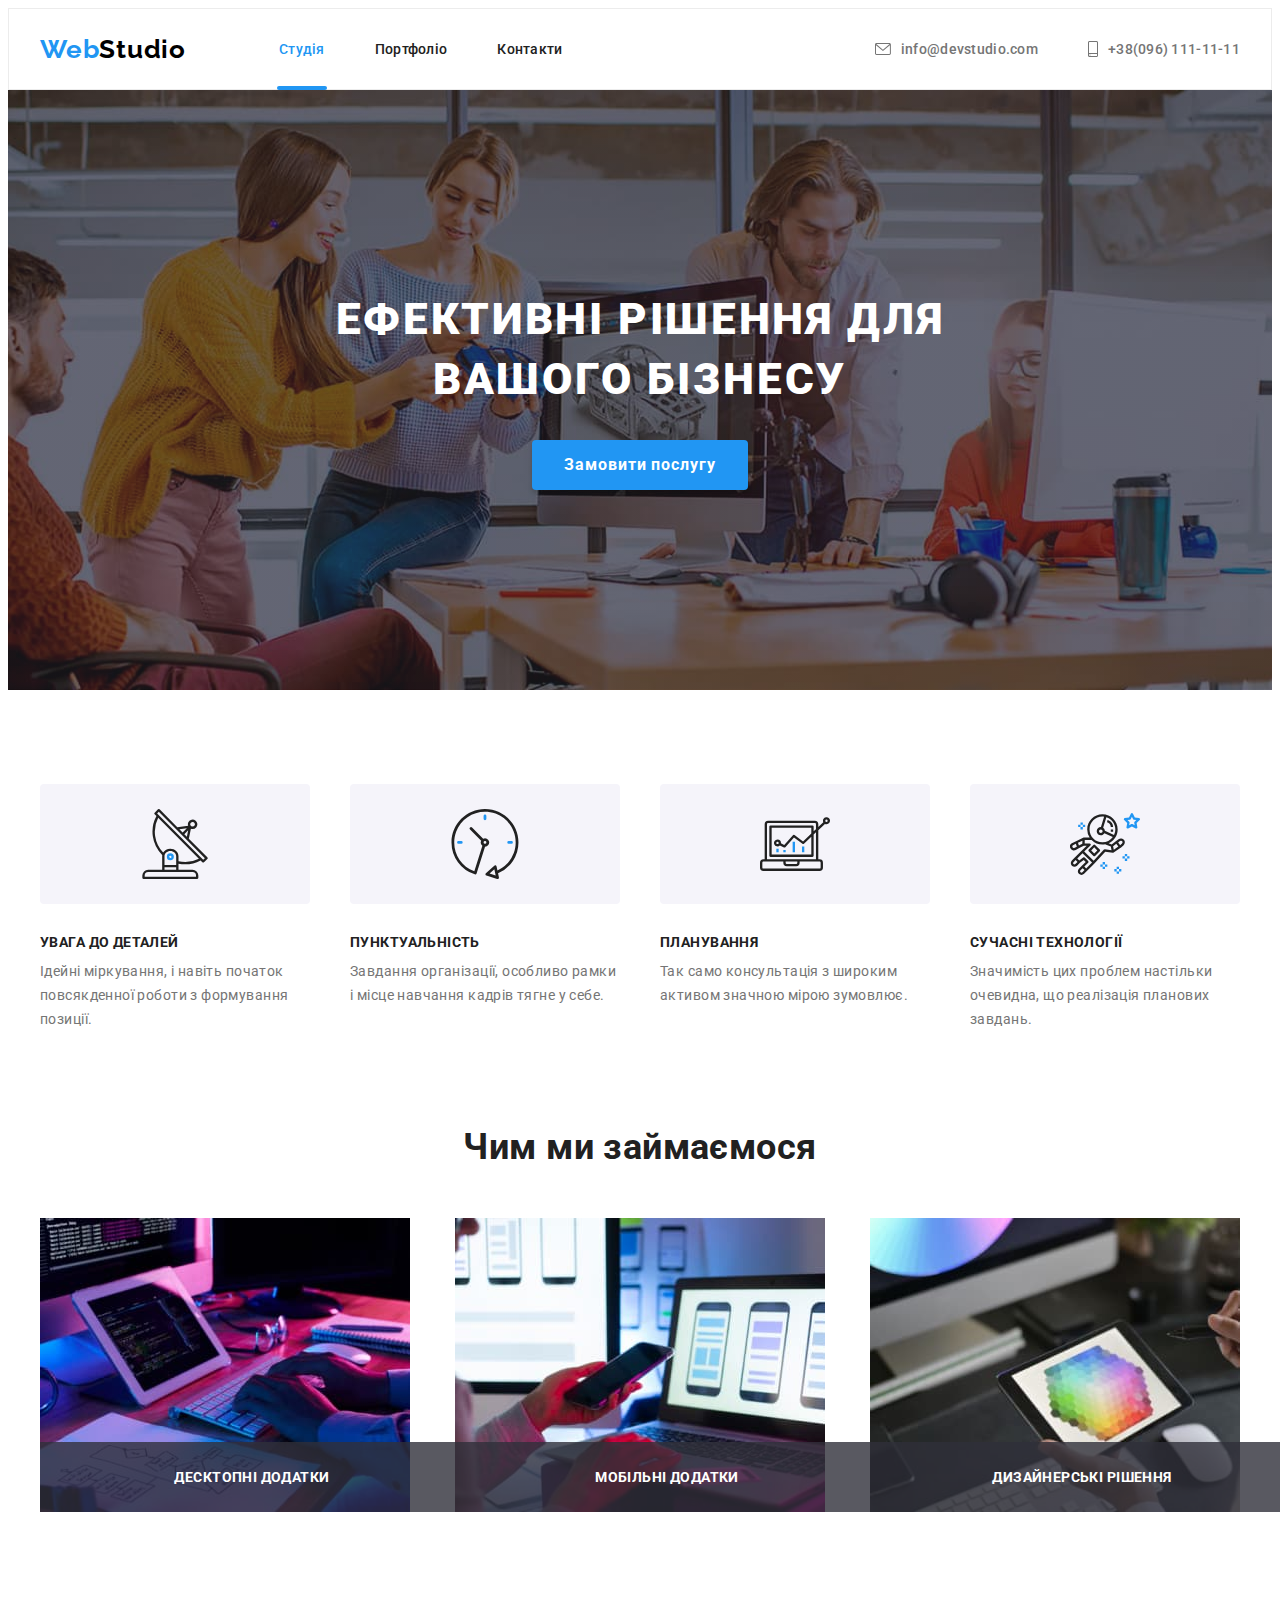
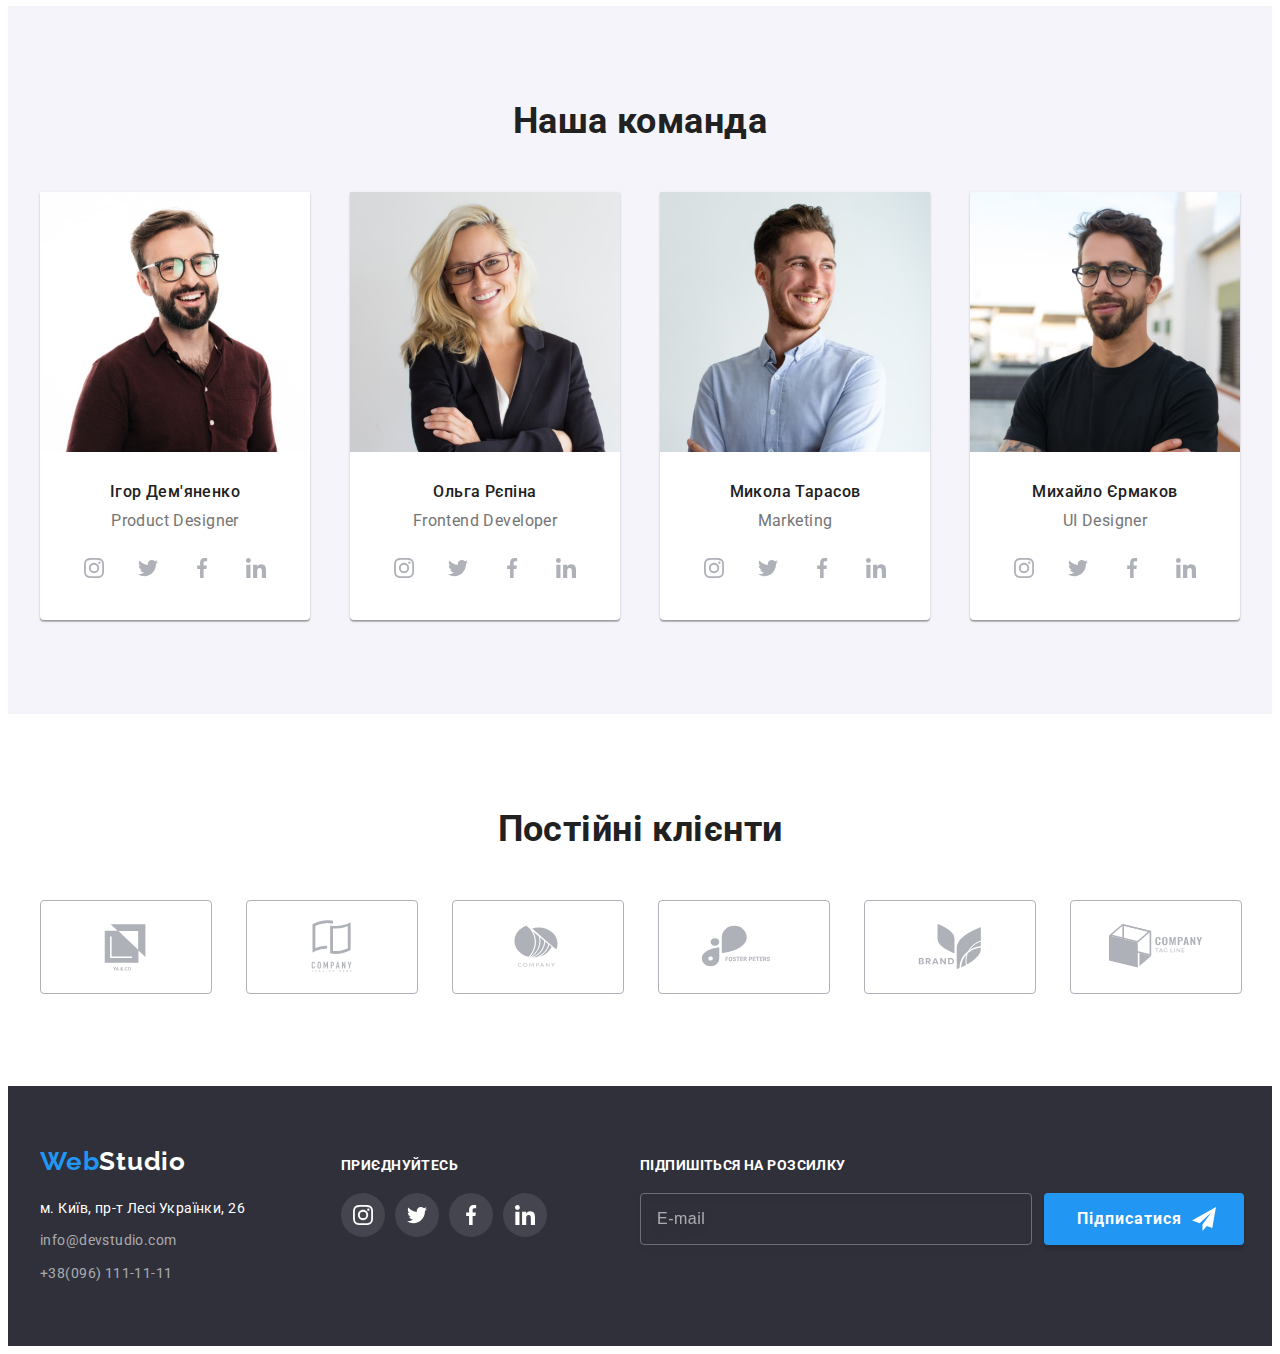
==== commit c14009ab: "2" ====
--- a/index.html
+++ b/index.html
@@ -21,8 +21,7 @@
 			rel="stylesheet"
 		/>
 		<!--styles always down-->
-		<link rel="stylesheet" href="./css/main.min.css" />
-		<link rel="stylesheet" href="./css/styles.css" />
+		<link rel="stylesheet" href="./css/main.min.css" />		
 	</head>
 	<body>
 		<header class="header">
--- a/css/main.min.css
+++ b/css/main.min.css
@@ -1 +1 @@
-:root{--brand: #2196f3;--brand-accent: #188ce8;--hero-bgd: #c4c4c4;--links-plus-buttons: #212121;--contacts: #757575;--team-and-selector-bgr: #f5f4fa;--original-white: #ffffff;--original-black: #000000;--footer-bgd: #2f303a;--icon: #afb1b8;--transition-duration: 250ms;--transition-timing-function: cubic-bezier(0.4, 0, 0.2, 1)}.visually-hidden{position:absolute;width:1px;height:1px;margin:-1px;border:0;padding:0;white-space:nowrap;-webkit-clip-path:inset(100%);clip-path:inset(100%);clip:rect(0 0 0 0);overflow:hidden}body{font-family:"Roboto",sans-serif;font-size:14px;background-color:var(--original-white);color:var(--links-plus-buttons);letter-spacing:.03em}.list{list-style:none;margin:0;padding:0}.link{text-decoration:none}h1,h2,h3,h4,h5,h6,p{margin:0}img{display:block;max-width:100%;height:auto}address{font-style:normal}.section{padding:94px 0}.container{width:1200px;padding-left:15px;padding-right:15px;margin-left:auto;margin-right:auto}.big-btn{min-height:50px;padding:10px 32px;font-family:inherit;background-color:var(--brand);-webkit-box-shadow:0px 4px 4px rgba(0,0,0,.15);box-shadow:0px 4px 4px rgba(0,0,0,.15);border-radius:4px;border:0;-webkit-transition-property:background-color;transition-property:background-color;-webkit-transition-duration:var(--transition-duration);transition-duration:var(--transition-duration);-webkit-transition-timing-function:var(--transition-timing-function);transition-timing-function:var(--transition-timing-function)}.hero-btn{min-width:216px}.hero-btn-text{display:-webkit-box;display:-ms-flexbox;display:flex;-webkit-box-align:center;-ms-flex-align:center;align-items:center;text-align:center;font-weight:700;font-size:16px;line-height:1.88;letter-spacing:.06em;color:var(--original-white)}.hero-btn:hover,.hero-btn:focus,.modal-btn:hover,.modal-btn:focus,.sign-up-btn:hover,.sign-up-btn:focus{background-color:var(--brand-accent)}.modal-btn,.sign-up-btn{display:-webkit-box;display:-ms-flexbox;display:flex;margin:0 auto;-webkit-box-pack:center;-ms-flex-pack:center;justify-content:center;min-width:200px;padding:10px 28px}.sign-up-btn{width:200px;-webkit-box-pack:right;-ms-flex-pack:right;justify-content:right;padding:10px 62px 10px 28px}.pointer{cursor:pointer}.modal-btn-x{position:absolute;display:-webkit-inline-box;display:-ms-inline-flexbox;display:inline-flex;-webkit-box-align:center;-ms-flex-align:center;align-items:center;-webkit-box-pack:center;-ms-flex-pack:center;justify-content:center;top:8px;right:8px;padding:0;width:30px;height:30px;background-color:rgba(0,0,0,0);border-radius:50%;cursor:pointer;border:1px solid rgba(0,0,0,.1);-webkit-transition-property:fill;transition-property:fill;-webkit-transition-duration:var(--transition-duration);transition-duration:var(--transition-duration);-webkit-transition-timing-function:var(--transition-timing-function);transition-timing-function:var(--transition-timing-function)}.modal-btn-x:hover,.modal-btn-x:focus{fill:var(--brand)}.portfolio-btns{display:-webkit-box;display:-ms-flexbox;display:flex;-webkit-box-pack:center;-ms-flex-pack:center;justify-content:center;gap:8px;margin-bottom:50px}.btn-portfolio{min-width:73px;min-height:38px;padding:6px 22px;font-family:inherit;font-weight:500;font-size:16px;line-height:1.62;text-align:center;background-color:var(--team-and-selector-bgr);border-radius:4px;border:0;-webkit-transition-property:color,background-color,-webkit-box-shadow;transition-property:color,background-color,-webkit-box-shadow;transition-property:color,background-color,box-shadow;transition-property:color,background-color,box-shadow,-webkit-box-shadow;-webkit-transition-duration:var(--transition-duration);transition-duration:var(--transition-duration);-webkit-transition-timing-function:var(--transition-timing-function);transition-timing-function:var(--transition-timing-function)}.btn-portfolio:hover,.btn-portfolio:focus{color:var(--original-white);background-color:var(--brand);-webkit-box-shadow:0px 3px 1px rgba(0,0,0,.1),0px 1px 2px rgba(0,0,0,.08),0px 2px 2px rgba(0,0,0,.12);box-shadow:0px 3px 1px rgba(0,0,0,.1),0px 1px 2px rgba(0,0,0,.08),0px 2px 2px rgba(0,0,0,.12)}.boxforflex-header{display:-webkit-box;display:-ms-flexbox;display:flex;-webkit-box-pack:justify;-ms-flex-pack:justify;justify-content:space-between}/*# sourceMappingURL=main.min.css.map */+:root{--brand: #2196f3;--brand-accent: #188ce8;--hero-bgd: #c4c4c4;--links-plus-buttons: #212121;--contacts: #757575;--team-and-selector-bgr: #f5f4fa;--original-white: #ffffff;--original-black: #000000;--footer-bgd: #2f303a;--icon: #afb1b8;--transition-duration: 250ms;--transition-timing-function: cubic-bezier(0.4, 0, 0.2, 1)}.visually-hidden{position:absolute;width:1px;height:1px;margin:-1px;border:0;padding:0;white-space:nowrap;-webkit-clip-path:inset(100%);clip-path:inset(100%);clip:rect(0 0 0 0);overflow:hidden}body{font-family:"Roboto",sans-serif;font-size:14px;background-color:var(--original-white);color:var(--links-plus-buttons);letter-spacing:.03em}.list{list-style:none;margin:0;padding:0}.link{text-decoration:none}h1,h2,h3,h4,h5,h6,p{margin:0}img{display:block;max-width:100%;height:auto}address{font-style:normal}.section{padding:94px 0}.boxforflex-sections{display:-webkit-box;display:-ms-flexbox;display:flex;-webkit-box-pack:justify;-ms-flex-pack:justify;justify-content:space-between;gap:30px}.container{width:1200px;padding-left:15px;padding-right:15px;margin-left:auto;margin-right:auto}.big-btn{min-height:50px;padding:10px 32px;font-family:inherit;background-color:var(--brand);-webkit-box-shadow:0px 4px 4px rgba(0,0,0,.15);box-shadow:0px 4px 4px rgba(0,0,0,.15);border-radius:4px;border:0;-webkit-transition-property:background-color;transition-property:background-color;-webkit-transition-duration:var(--transition-duration);transition-duration:var(--transition-duration);-webkit-transition-timing-function:var(--transition-timing-function);transition-timing-function:var(--transition-timing-function)}.hero-btn{min-width:216px}.hero-btn-text{display:-webkit-box;display:-ms-flexbox;display:flex;-webkit-box-align:center;-ms-flex-align:center;align-items:center;text-align:center;font-weight:700;font-size:16px;line-height:1.88;letter-spacing:.06em;color:var(--original-white)}.hero-btn:hover,.hero-btn:focus,.modal-btn:hover,.modal-btn:focus,.sign-up-btn:hover,.sign-up-btn:focus{background-color:var(--brand-accent)}.modal-btn,.sign-up-btn{display:-webkit-box;display:-ms-flexbox;display:flex;margin:0 auto;-webkit-box-pack:center;-ms-flex-pack:center;justify-content:center;min-width:200px;padding:10px 28px}.sign-up-btn{width:200px;-webkit-box-pack:right;-ms-flex-pack:right;justify-content:right;padding:10px 62px 10px 28px}.pointer{cursor:pointer}.modal-btn-x{position:absolute;display:-webkit-inline-box;display:-ms-inline-flexbox;display:inline-flex;-webkit-box-align:center;-ms-flex-align:center;align-items:center;-webkit-box-pack:center;-ms-flex-pack:center;justify-content:center;top:8px;right:8px;padding:0;width:30px;height:30px;background-color:rgba(0,0,0,0);border-radius:50%;cursor:pointer;border:1px solid rgba(0,0,0,.1);-webkit-transition-property:fill;transition-property:fill;-webkit-transition-duration:var(--transition-duration);transition-duration:var(--transition-duration);-webkit-transition-timing-function:var(--transition-timing-function);transition-timing-function:var(--transition-timing-function)}.modal-btn-x:hover,.modal-btn-x:focus{fill:var(--brand)}.portfolio-btns{display:-webkit-box;display:-ms-flexbox;display:flex;-webkit-box-pack:center;-ms-flex-pack:center;justify-content:center;gap:8px;margin-bottom:50px}.btn-portfolio{min-width:73px;min-height:38px;padding:6px 22px;font-family:inherit;font-weight:500;font-size:16px;line-height:1.62;text-align:center;background-color:var(--team-and-selector-bgr);border-radius:4px;border:0;-webkit-transition-property:color,background-color,-webkit-box-shadow;transition-property:color,background-color,-webkit-box-shadow;transition-property:color,background-color,box-shadow;transition-property:color,background-color,box-shadow,-webkit-box-shadow;-webkit-transition-duration:var(--transition-duration);transition-duration:var(--transition-duration);-webkit-transition-timing-function:var(--transition-timing-function);transition-timing-function:var(--transition-timing-function)}.btn-portfolio:hover,.btn-portfolio:focus{color:var(--original-white);background-color:var(--brand);-webkit-box-shadow:0px 3px 1px rgba(0,0,0,.1),0px 1px 2px rgba(0,0,0,.08),0px 2px 2px rgba(0,0,0,.12);box-shadow:0px 3px 1px rgba(0,0,0,.1),0px 1px 2px rgba(0,0,0,.08),0px 2px 2px rgba(0,0,0,.12)}.boxforflex-header{display:-webkit-box;display:-ms-flexbox;display:flex;-webkit-box-pack:justify;-ms-flex-pack:justify;justify-content:space-between}.header{border:1px solid #ececec}.boxforflex-nav{display:-webkit-box;display:-ms-flexbox;display:flex;-webkit-box-align:center;-ms-flex-align:center;align-items:center}.boxforflex-navlink,.boxforflex-header-contacts{display:-webkit-box;display:-ms-flexbox;display:flex;gap:50px}.nav-link,.header-contacts{position:relative;display:inline-block;font-weight:500;line-height:1.1428571429;color:var(--links-plus-buttons);letter-spacing:.02em;padding:32px 0;-webkit-transition-property:color;transition-property:color;-webkit-transition-duration:var(--transition-duration);transition-duration:var(--transition-duration);-webkit-transition-timing-function:var(--transition-timing-function);transition-timing-function:var(--transition-timing-function)}.nav-link:hover,.nav-link:focus,.header-contacts:hover,.header-contacts:focus{color:var(--brand)}.current{color:var(--brand)}.current::after{content:"";display:block;position:absolute;-webkit-box-align:center;-ms-flex-align:center;align-items:center;width:108%;right:-4%;height:4px;bottom:-1px;margin:0;background-color:#2196f3;border-radius:2px}.header-contacts{display:-webkit-box;display:-ms-flexbox;display:flex;-webkit-box-align:center;-ms-flex-align:center;align-items:center;gap:10px;color:var(--contacts)}.header-icon{fill:currentColor}.logo-web{font-family:"Raleway";font-style:normal;font-weight:700;font-size:26px;line-height:1.1923076923;letter-spacing:.03em;color:var(--brand)}.logo-studio-header{color:var(--original-black);margin-right:93px}.footer-logo-text{display:-webkit-box;display:-ms-flexbox;display:flex;-webkit-box-align:baseline;-ms-flex-align:baseline;align-items:baseline;margin-bottom:20px}.logo-web-footer{padding-top:0;padding-bottom:0;margin-right:0}.logo-studio-footer{color:var(--original-white)}.boxforflex-hero-text,.boxforflex-hero-btn{display:-webkit-box;display:-ms-flexbox;display:flex;margin:0 auto}.hero{max-width:1600px;margin:0 auto;background-color:var(--hero-bgd);background-image:-webkit-gradient(linear, left top, left bottom, from(rgba(47, 48, 58, 0.4)), to(rgba(47, 48, 58, 0.4))),url(../images/hero-images/Hero-Img-1.jpg);background-image:linear-gradient(rgba(47, 48, 58, 0.4), rgba(47, 48, 58, 0.4)),url(../images/hero-images/Hero-Img-1.jpg);background-repeat:no-repeat;background-position:center;padding:200px 0}.title{margin-bottom:30px;max-width:696px;font-weight:900;font-size:44px;line-height:1.36;text-align:center;letter-spacing:.06em;text-transform:uppercase;color:var(--original-white)}.boxforflex-portfolio-list{display:-webkit-box;display:-ms-flexbox;display:flex;-webkit-box-pack:center;-ms-flex-pack:center;justify-content:center;-ms-flex-wrap:wrap;flex-wrap:wrap}.portfolio-item:nth-child(3n+2){margin:0 30px}.portfolio-item:nth-child(-n+6){margin-bottom:30px}.portfolio-item{cursor:pointer;-webkit-transition-property:-webkit-box-shadow;transition-property:-webkit-box-shadow;transition-property:box-shadow;transition-property:box-shadow, -webkit-box-shadow;-webkit-transition-duration:var(--transition-duration);transition-duration:var(--transition-duration);-webkit-transition-timing-function:var(--transition-timing-function);transition-timing-function:var(--transition-timing-function)}.portfolio-item:hover,.portfolio-item:focus{-webkit-box-shadow:0px 1px 1px rgba(0,0,0,.12),0px 4px 4px rgba(0,0,0,.06),1px 4px 6px rgba(0,0,0,.16);box-shadow:0px 1px 1px rgba(0,0,0,.12),0px 4px 4px rgba(0,0,0,.06),1px 4px 6px rgba(0,0,0,.16)}.portfolio-item-text-space{border:1px solid #eee;padding:20px 24px;border-top:0}.name-portfolio{font-weight:700;font-size:18px;line-height:2;letter-spacing:.06em;margin-bottom:4px}.text-portfolio{font-size:16px;line-height:1.88;color:var(--contacts)}.overlay{position:relative;overflow:hidden}.prtfl-overlay{position:absolute;display:-webkit-box;display:-ms-flexbox;display:flex;-webkit-box-align:center;-ms-flex-align:center;align-items:center;-webkit-transform:translateY(100%);transform:translateY(100%);top:0;left:0;width:100%;height:100%;padding:63px 24px;font-size:18px;line-height:1.56;letter-spacing:.03em;background-color:rgba(33,150,243,.9);color:var(--original-white);-webkit-user-select:none;-moz-user-select:none;-ms-user-select:none;user-select:none;-webkit-transition:-webkit-transform 250ms linear;transition:-webkit-transform 250ms linear;transition:transform 250ms linear;transition:transform 250ms linear, -webkit-transform 250ms linear}.portfolio-item:hover .prtfl-overlay,.portfolio-item:focus .prtfl-overlay{-webkit-transform:translateY(0);transform:translateY(0)}.section-features{padding-bottom:0}.feature-icon-bgr{display:-webkit-box;display:-ms-flexbox;display:flex;-webkit-box-pack:center;-ms-flex-pack:center;justify-content:center;-webkit-box-align:center;-ms-flex-align:center;align-items:center;background-color:#f5f4fa;border-radius:4px;height:120px;margin-bottom:30px}.list-features{max-width:270px}.name-features{font-size:14px;display:block;line-height:1.1428571429;text-transform:uppercase;margin-bottom:10px}.text-features{display:block;line-height:1.71;color:var(--contacts)}.section-title{font-size:36px;line-height:1.1666666667;text-align:center;margin-bottom:50px}.wwd-img{position:relative}.wwd-text{position:absolute;bottom:0;margin:0;font-weight:700;line-height:1.1428571429;text-align:center;letter-spacing:.03em;text-transform:uppercase;color:var(--original-white);width:100%;padding:27px;background-color:rgba(47,48,58,.8)}.name-team{font-weight:500;font-size:16px;line-height:1.1875;text-align:center;margin-bottom:10px}.text-team{font-size:16px;line-height:1.1875;text-align:center;color:var(--contacts);margin-bottom:16px}.social-icons{display:-webkit-box;display:-ms-flexbox;display:flex;-webkit-box-pack:center;-ms-flex-pack:center;justify-content:center;-webkit-box-align:center;-ms-flex-align:center;align-items:center;gap:10px}.social-link{display:-webkit-box;display:-ms-flexbox;display:flex;-webkit-box-pack:center;-ms-flex-pack:center;justify-content:center;-webkit-box-align:center;-ms-flex-align:center;align-items:center;height:44px;width:44px;border-radius:50%;-webkit-transition-property:background-color;transition-property:background-color;-webkit-transition-duration:var(--transition-duration);transition-duration:var(--transition-duration);-webkit-transition-timing-function:var(--transition-timing-function);transition-timing-function:var(--transition-timing-function)}.icon{fill:var(--icon);-webkit-transition-property:fill;transition-property:fill;-webkit-transition-duration:var(--transition-duration);transition-duration:var(--transition-duration);-webkit-transition-timing-function:var(--transition-timing-function);transition-timing-function:var(--transition-timing-function)}.social-link:hover,.social-link:focus{background-color:var(--brand)}.social-link:hover .icon,.social-link:focus .icon{fill:var(--original-white)}.team-cards-text-space{padding:30px 0}.team-section{background:var(--team-and-selector-bgr)}.team-cards{background-color:var(--original-white);-webkit-box-shadow:0px 1px 3px rgba(0,0,0,.12),0px 1px 1px rgba(0,0,0,.14),0px 2px 1px rgba(0,0,0,.2);box-shadow:0px 1px 3px rgba(0,0,0,.12),0px 1px 1px rgba(0,0,0,.14),0px 2px 1px rgba(0,0,0,.2);border-radius:0px 0px 4px 4px}.client-logo{width:170px;height:92px;-webkit-transition-property:fill;transition-property:fill;-webkit-transition-duration:250ms;transition-duration:250ms;-webkit-transition-timing-function:cubic-bezier(0.4, 0, 0.2, 1);transition-timing-function:cubic-bezier(0.4, 0, 0.2, 1)}.link-client{display:-webkit-box;display:-ms-flexbox;display:flex;-webkit-box-pack:center;-ms-flex-pack:center;justify-content:center;-webkit-box-align:center;-ms-flex-align:center;align-items:center;width:100%;height:100%;border:1px solid var(--icon);border-radius:4px;-webkit-transition-property:border;transition-property:border;-webkit-transition-duration:var(--transition-duration);transition-duration:var(--transition-duration);-webkit-transition-timing-function:var(--transition-timing-function);transition-timing-function:var(--transition-timing-function)}.link-client:hover,.link-client:focus{border:1px solid var(--brand)}.client-logo:hover .icon,.client-logo:focus .icon{fill:var(--brand)}.footer-flex{display:-webkit-box;display:-ms-flexbox;display:flex;-webkit-box-align:baseline;-ms-flex-align:baseline;align-items:baseline}.footer{background-color:var(--footer-bgd);padding:60px 0}.address-wrapper{min-width:231px;margin-right:70px}.join-wrapper{margin-right:93px}.address{line-height:1.71;color:var(--original-white)}.list-address{margin-top:9px}.footer-contacts{display:inline-block;line-height:1.71;color:rgba(255,255,255,.6);-webkit-transition-property:color;transition-property:color;-webkit-transition-duration:var(--transition-duration);transition-duration:var(--transition-duration);-webkit-transition-timing-function:var(--transition-timing-function);transition-timing-function:var(--transition-timing-function)}.footer-contacts:hover,.footer-contacts:focus{color:var(--brand)}.footer-cta{color:var(--original-white);margin-bottom:20px}.footer-social-icons{margin-bottom:0;-webkit-box-pack:left;-ms-flex-pack:left;justify-content:left}.footer-icon{fill:var(--original-white)}.footer-link{background-color:rgba(255,255,255,.1)}.sign-up-wrapper{position:relative}.signup-field{display:-webkit-box;display:-ms-flexbox;display:flex;gap:12px}.sign-up-field{height:50px;width:358px;padding:0 16px;font-size:14px;line-height:1.17;color:var(--original-white);letter-spacing:.01em;border:1px solid rgba(255,255,255,.3);-webkit-filter:drop-shadow(0px 4px 4px rgba(0, 0, 0, 0.15));filter:drop-shadow(0px 4px 4px rgba(0, 0, 0, 0.15));border-radius:4px;background-color:rgba(0,0,0,0);outline:0}.sign-up-field::-webkit-input-placeholder{font-size:16px;line-height:1.25;letter-spacing:.03em;color:rgba(255,255,255,.6)}.sign-up-field::-moz-placeholder{font-size:16px;line-height:1.25;letter-spacing:.03em;color:rgba(255,255,255,.6)}.sign-up-field:-ms-input-placeholder{font-size:16px;line-height:1.25;letter-spacing:.03em;color:rgba(255,255,255,.6)}.sign-up-field::-ms-input-placeholder{font-size:16px;line-height:1.25;letter-spacing:.03em;color:rgba(255,255,255,.6)}.sign-up-field::placeholder{font-size:16px;line-height:1.25;letter-spacing:.03em;color:rgba(255,255,255,.6)}.sign-up-field:focus{border:1px solid var(--brand)}.footer-icon-send-email{position:absolute;right:28px;top:calc(50% + 6px)}.backdrop{position:fixed;top:0;left:0;width:100%;height:100%;background-color:rgba(0,0,0,.2);-webkit-transition:opacity 250ms linear,visibility 250ms linear;transition:opacity 250ms linear,visibility 250ms linear}.backdrop.is-hidden{opacity:0;visibility:hidden;pointer-events:none}.modal{position:absolute;top:50%;left:50%;-webkit-transform:translateX(-50%) translateY(-50%);transform:translateX(-50%) translateY(-50%);padding:40px;width:528px;min-height:581px;background:var(--original-white);-webkit-box-shadow:0px 1px 3px rgba(0,0,0,.12),0px 1px 1px rgba(0,0,0,.14),0px 2px 1px rgba(0,0,0,.2);box-shadow:0px 1px 3px rgba(0,0,0,.12),0px 1px 1px rgba(0,0,0,.14),0px 2px 1px rgba(0,0,0,.2);border-radius:4px;-webkit-transition:opacity 250ms linear,-webkit-transform 250ms linear;transition:opacity 250ms linear,-webkit-transform 250ms linear;transition:opacity 250ms linear,transform 250ms linear;transition:opacity 250ms linear,transform 250ms linear,-webkit-transform 250ms linear}.backdrop.is-hidden .modal{opacity:0;-webkit-transform:translateX(-50%) translateY(-75%);transform:translateX(-50%) translateY(-75%)}.modal-title{display:block;margin-bottom:12px;font-style:normal;font-weight:700;font-size:20px;line-height:1.15;text-align:center}.modal-form-group{margin-bottom:20px}.modal-text{display:block;margin-bottom:4px;color:var(--contacts);font-size:12px;line-height:1.17;letter-spacing:.01em}.modal-input{position:relative;margin-bottom:10px}.modal-input-form{display:inline-block;width:100%;height:40px;padding-left:42px;border:1px solid rgba(33,33,33,.2);border-radius:4px;outline:0;font-size:12px;line-height:1.17;letter-spacing:.01em;-webkit-transition-property:border;transition-property:border;-webkit-transition-duration:var(--transition-duration);transition-duration:var(--transition-duration);-webkit-transition-timing-function:var(--transition-timing-function);transition-timing-function:var(--transition-timing-function)}.modal-input-form:focus,.modal-comment:focus{border:1px solid var(--brand)}.modal-form-icon{position:absolute;top:calc(50% - 9px);left:12px;-webkit-transition-property:fill;transition-property:fill;-webkit-transition-duration:var(--transition-duration);transition-duration:var(--transition-duration);-webkit-transition-timing-function:var(--transition-timing-function);transition-timing-function:var(--transition-timing-function)}.modal-input-form:focus+.modal-form-icon{fill:var(--brand)}.modal-comment{resize:none;display:block;width:100%;height:120px;padding:12px 16px;margin:0;font-size:12px;line-height:1.17;letter-spacing:.01em;border:1px solid rgba(33,33,33,.2);border-radius:4px;outline:0;-webkit-transition-property:border;transition-property:border;-webkit-transition-duration:var(--transition-duration);transition-duration:var(--transition-duration);-webkit-transition-timing-function:var(--transition-timing-function);transition-timing-function:var(--transition-timing-function)}.modal-comment::-webkit-input-placeholder{font-size:12px;color:rgba(117,117,117,.5)}.modal-comment::-moz-placeholder{font-size:12px;color:rgba(117,117,117,.5)}.modal-comment:-ms-input-placeholder{font-size:12px;color:rgba(117,117,117,.5)}.modal-comment::-ms-input-placeholder{font-size:12px;color:rgba(117,117,117,.5)}.modal-comment::placeholder{font-size:12px;color:rgba(117,117,117,.5)}.modal-check{display:-webkit-box;display:-ms-flexbox;display:flex;-webkit-box-align:center;-ms-flex-align:center;align-items:center;-webkit-box-pack:center;-ms-flex-pack:center;justify-content:center;gap:8px;margin-bottom:30px}.checkbox-text{font-size:14px;line-height:1.71;letter-spacing:.03em;color:var(--contacts)}.checkbox-link{color:var(--brand)}.modal-checkbox{-webkit-appearance:none;-moz-appearance:none;appearance:none;width:16px;height:15px;border:2px solid var(--links-plus-buttons);border-radius:2px;background-position:center;background-repeat:no-repeat;background-size:0;-webkit-transition-property:background-size;transition-property:background-size;-webkit-transition-duration:var(--transition-duration);transition-duration:var(--transition-duration);-webkit-transition-timing-function:var(--transition-timing-function);transition-timing-function:var(--transition-timing-function)}.modal-checkbox:checked{border:2px solid var(--brand);background-color:var(--brand);background-image:url("data:image/svg+xml,%3Csvg width='13' height='10' viewBox='0 0 13 10' fill='none' xmlns='http://www.w3.org/2000/svg'%3E%3Cpath d='M1.95703 4.75166L1.88825 4.68604L1.81923 4.75141L0.93123 5.59258L0.854858 5.66492L0.930974 5.73753L4.42671 9.07236L4.49574 9.1382L4.56476 9.07236L12.069 1.91352L12.1449 1.84116L12.069 1.76881L11.1873 0.927644L11.1183 0.861826L11.0493 0.927611L4.49577 7.17353L1.95703 4.75166Z' fill='white' stroke='white' stroke-width='0.2'/%3E%3C/svg%3E");background-size:16px 15px}/*# sourceMappingURL=main.min.css.map */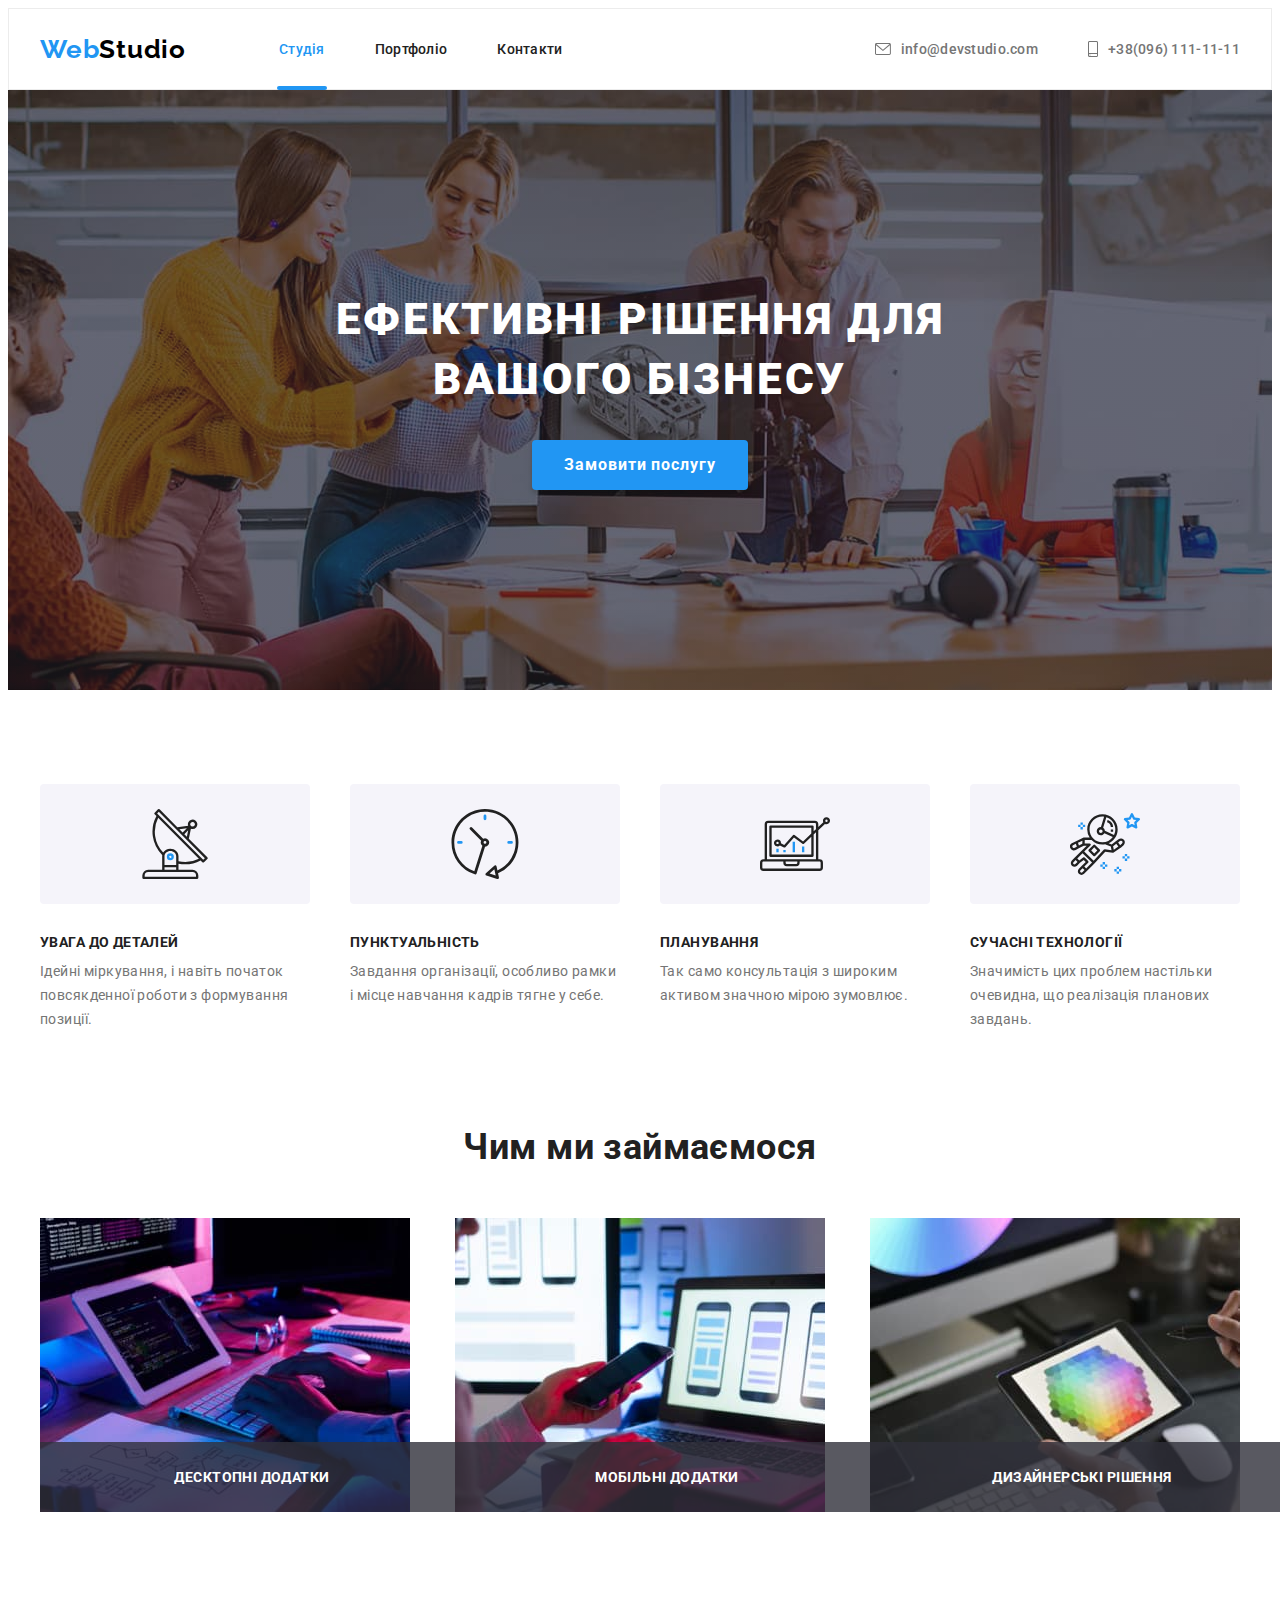
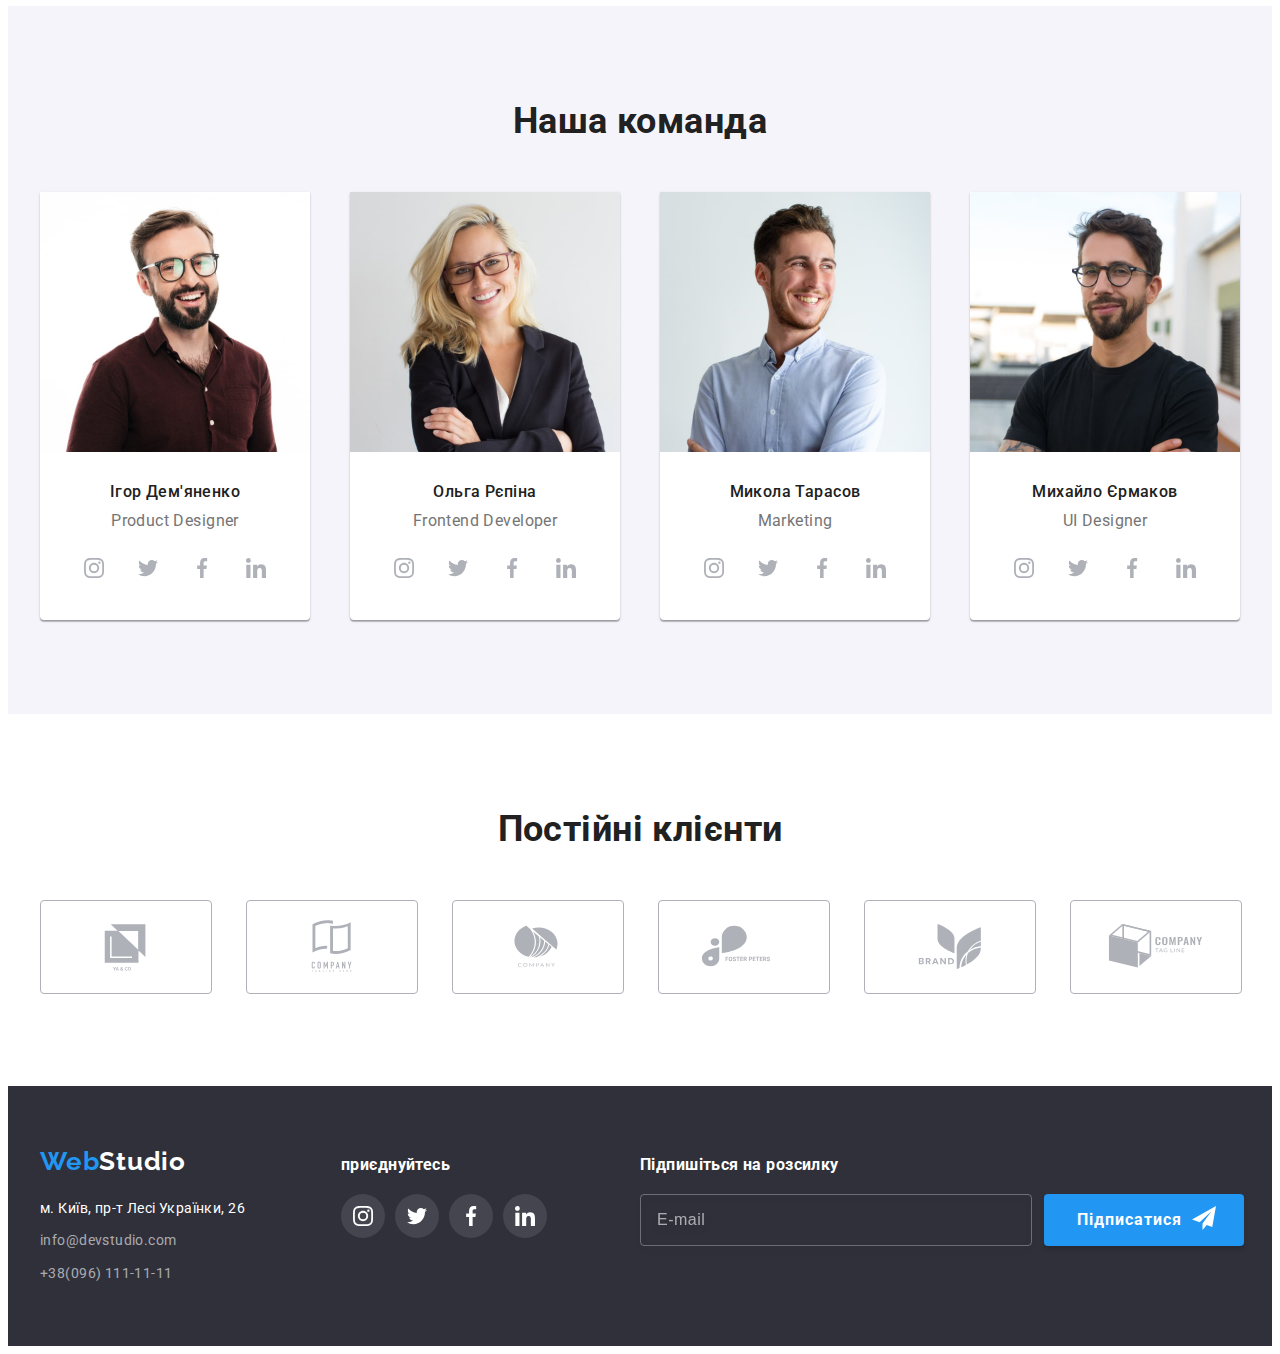
==== commit 329ac698: "add plh & mixin" ====
--- a/index.html
+++ b/index.html
@@ -63,51 +63,51 @@
 			<section class="section hero">
 				<div class="container">
 					<h1 class="title boxforflex-hero-text">Ефективні рішення для вашого бізнесу</h1>
-					<button type="button" class="big-btn hero-btn pointer boxforflex-hero-btn" data-modal-open>
-						<span class="hero-btn-text">Замовити послугу</span>
+					<button type="button" class="btn hero-btn boxforflex-hero-btn" data-modal-open>
+						<span class="btn-text">Замовити послугу</span>
 					</button>
 				</div>
 			</section>
 			<!--4 features-->
-			<section class="section section-features">
+			<section class="section-features">
 				<div class="container">
 					<h2 class="section-title visually-hidden">Наші переваги</h2>
 					<ul class="list boxforflex-sections">
-						<li class="list-features">
+						<li class="list__features">
 							<div class="feature-icon-bgr">
 								<svg width="70" height="70">
 									<use href="./images/icons.svg#icon-antenna"></use>
 								</svg>
 							</div>
-							<h3 class="name-features">УВАГА ДО ДЕТАЛЕЙ</h3>
-							<p class="text-features">Ідейні міркування, і навіть початок повсякденної роботи з формування позиції.</p>
-						</li>
-						<li class="list-features">
+							<h3 class="name__features">УВАГА ДО ДЕТАЛЕЙ</h3>
+							<p class="text__features">Ідейні міркування, і навіть початок повсякденної роботи з формування позиції.</p>
+						</li>
+						<li class="list__features">
 							<div class="feature-icon-bgr">
 								<svg width="70" height="70">
 									<use href="./images/icons.svg#icon-clock"></use>
 								</svg>
 							</div>
-							<h3 class="name-features">ПУНКТУАЛЬНІСТЬ</h3>
-							<p class="text-features">Завдання організації, особливо рамки і місце навчання кадрів тягне у себе.</p>
-						</li>
-						<li class="list-features">
+							<h3 class="name__features">ПУНКТУАЛЬНІСТЬ</h3>
+							<p class="text__features">Завдання організації, особливо рамки і місце навчання кадрів тягне у себе.</p>
+						</li>
+						<li class="list__features">
 							<div class="feature-icon-bgr">
 								<svg width="70" height="70">
 									<use href="./images/icons.svg#icon-diagram"></use>
 								</svg>
 							</div>
-							<h3 class="name-features">ПЛАНУВАННЯ</h3>
-							<p class="text-features">Так само консультація з широким активом значною мірою зумовлює.</p>
-						</li>
-						<li class="list-features">
+							<h3 class="name__features">ПЛАНУВАННЯ</h3>
+							<p class="text__features">Так само консультація з широким активом значною мірою зумовлює.</p>
+						</li>
+						<li class="list__features">
 							<div class="feature-icon-bgr">
 								<svg width="70" height="70">
 									<use href="./images/icons.svg#icon-astronaut"></use>
 								</svg>
 							</div>
-							<h3 class="name-features">СУЧАСНІ ТЕХНОЛОГІЇ</h3>
-							<p class="text-features">Значимість цих проблем настільки очевидна, що реалізація планових завдань.</p>
+							<h3 class="name__features">СУЧАСНІ ТЕХНОЛОГІЇ</h3>
+							<p class="text__features">Значимість цих проблем настільки очевидна, що реалізація планових завдань.</p>
 						</li>
 					</ul>
 				</div>
@@ -117,23 +117,23 @@
 				<div class="container">
 					<h2 class="section-title">Чим ми займаємося</h2>
 					<ul class="list boxforflex-sections">
-						<li class="wwd-img">
+						<li class="wwd__image">
 							<img src="./images/box-what-we-do-1.jpg" alt="Кодування" width="370" height="294" />
-							<p class="wwd-text">Десктопні додатки</p>
-						</li>
-						<li class="wwd-img">
+							<p class="wwd__text">Десктопні додатки</p>
+						</li>
+						<li class="wwd__image">
 							<img src="./images/box-what-we-do-2.jpg" alt="Оптимізація" width="370" height="294" />
-							<p class="wwd-text">Мобільні додатки</p>
-						</li>
-						<li class="wwd-img">
+							<p class="wwd__text">Мобільні додатки</p>
+						</li>
+						<li class="wwd__image">
 							<img src="./images/box-what-we-do-3.jpg" alt="Дизайн" width="370" height="294" />
-							<p class="wwd-text">Дизайнерські рішення</p>
+							<p class="wwd__text">Дизайнерські рішення</p>
 						</li>
 					</ul>
 				</div>
 			</section>
 			<!--team-->
-			<section class="team-section section">
+			<section class="team-section">
 				<div class="container">
 					<h2 class="section-title">Наша команда</h2>
 					<ul class="list boxforflex-sections">
@@ -389,10 +389,10 @@
 				<div class="container">
 					<h2 class="section-title">Постійні клієнти</h2>
 					<ul class="list boxforflex-sections">
-						<li class="client-logo">
+						<li class="client">
 							<a
 								href=""
-								class="link link-client"
+								class="link link__client"
 								target="_blank"
 								rel="noopener noreferrer"
 								aria-label="посилання на першого клієнта"
@@ -402,10 +402,10 @@
 								</svg>
 							</a>
 						</li>
-						<li class="client-logo">
+						<li class="client">
 							<a
 								href=""
-								class="link link-client"
+								class="link link__client"
 								target="_blank"
 								rel="noopener noreferrer"
 								aria-label="посилання на другого клієнта"
@@ -415,10 +415,10 @@
 								</svg>
 							</a>
 						</li>
-						<li class="client-logo">
+						<li class="client">
 							<a
 								href=""
-								class="link link-client"
+								class="link link__client"
 								target="_blank"
 								rel="noopener noreferrer"
 								aria-label="посилання на третього клієнта"
@@ -428,10 +428,10 @@
 								</svg>
 							</a>
 						</li>
-						<li class="client-logo">
+						<li class="client">
 							<a
 								href=""
-								class="link link-client"
+								class="link link__client"
 								target="_blank"
 								rel="noopener noreferrer"
 								aria-label="посилання на четвертого клієнта"
@@ -441,10 +441,10 @@
 								</svg>
 							</a>
 						</li>
-						<li class="client-logo">
+						<li class="client">
 							<a
 								href=""
-								class="link link-client"
+								class="link link__client"
 								target="_blank"
 								rel="noopener noreferrer"
 								aria-label="посилання на п'ятого клієнта"
@@ -454,10 +454,10 @@
 								</svg>
 							</a>
 						</li>
-						<li class="client-logo">
+						<li class="client">
 							<a
 								href=""
-								class="link link-client"
+								class="link link__client"
 								target="_blank"
 								rel="noopener noreferrer"
 								aria-label="посилання на шостого клієнта"
@@ -565,7 +565,7 @@
 						<label for="user_email">
 							<input class="sign-up-field" type="email" name="user_email" id="user_email" placeholder="E-mail" />
 						</label>
-						<button class="big-btn hero-btn-text sign-up-btn pointer" type="submit">Підписатися</button>
+						<button class="btn btn-text sign-up-btn" type="submit">Підписатися</button>
 						<svg class="footer-icon-send-email" width="24" height="24">
 								<use href="./images/icons.svg#icon-icon-send-mail"></use>
 						</svg>
@@ -621,7 +621,7 @@
 							<a href="" class="checkbox-link">Умови договору</a>
 						</label>
 					</div>
-					<button class="modal-btn big-btn hero-btn-text pointer" type="submit">Відправити</button>
+					<button class="modal-btn btn btn-text" type="submit">Відправити</button>
 				</form>
 			</div>
 		</div>
--- a/css/main.min.css
+++ b/css/main.min.css
@@ -1 +1 @@
-:root{--brand: #2196f3;--brand-accent: #188ce8;--hero-bgd: #c4c4c4;--links-plus-buttons: #212121;--contacts: #757575;--team-and-selector-bgr: #f5f4fa;--original-white: #ffffff;--original-black: #000000;--footer-bgd: #2f303a;--icon: #afb1b8;--transition-duration: 250ms;--transition-timing-function: cubic-bezier(0.4, 0, 0.2, 1)}.visually-hidden{position:absolute;width:1px;height:1px;margin:-1px;border:0;padding:0;white-space:nowrap;-webkit-clip-path:inset(100%);clip-path:inset(100%);clip:rect(0 0 0 0);overflow:hidden}body{font-family:"Roboto",sans-serif;font-size:14px;background-color:var(--original-white);color:var(--links-plus-buttons);letter-spacing:.03em}.list{list-style:none;margin:0;padding:0}.link{text-decoration:none}h1,h2,h3,h4,h5,h6,p{margin:0}img{display:block;max-width:100%;height:auto}address{font-style:normal}.section{padding:94px 0}.boxforflex-sections{display:-webkit-box;display:-ms-flexbox;display:flex;-webkit-box-pack:justify;-ms-flex-pack:justify;justify-content:space-between;gap:30px}.container{width:1200px;padding-left:15px;padding-right:15px;margin-left:auto;margin-right:auto}.big-btn{min-height:50px;padding:10px 32px;font-family:inherit;background-color:var(--brand);-webkit-box-shadow:0px 4px 4px rgba(0,0,0,.15);box-shadow:0px 4px 4px rgba(0,0,0,.15);border-radius:4px;border:0;-webkit-transition-property:background-color;transition-property:background-color;-webkit-transition-duration:var(--transition-duration);transition-duration:var(--transition-duration);-webkit-transition-timing-function:var(--transition-timing-function);transition-timing-function:var(--transition-timing-function)}.hero-btn{min-width:216px}.hero-btn-text{display:-webkit-box;display:-ms-flexbox;display:flex;-webkit-box-align:center;-ms-flex-align:center;align-items:center;text-align:center;font-weight:700;font-size:16px;line-height:1.88;letter-spacing:.06em;color:var(--original-white)}.hero-btn:hover,.hero-btn:focus,.modal-btn:hover,.modal-btn:focus,.sign-up-btn:hover,.sign-up-btn:focus{background-color:var(--brand-accent)}.modal-btn,.sign-up-btn{display:-webkit-box;display:-ms-flexbox;display:flex;margin:0 auto;-webkit-box-pack:center;-ms-flex-pack:center;justify-content:center;min-width:200px;padding:10px 28px}.sign-up-btn{width:200px;-webkit-box-pack:right;-ms-flex-pack:right;justify-content:right;padding:10px 62px 10px 28px}.pointer{cursor:pointer}.modal-btn-x{position:absolute;display:-webkit-inline-box;display:-ms-inline-flexbox;display:inline-flex;-webkit-box-align:center;-ms-flex-align:center;align-items:center;-webkit-box-pack:center;-ms-flex-pack:center;justify-content:center;top:8px;right:8px;padding:0;width:30px;height:30px;background-color:rgba(0,0,0,0);border-radius:50%;cursor:pointer;border:1px solid rgba(0,0,0,.1);-webkit-transition-property:fill;transition-property:fill;-webkit-transition-duration:var(--transition-duration);transition-duration:var(--transition-duration);-webkit-transition-timing-function:var(--transition-timing-function);transition-timing-function:var(--transition-timing-function)}.modal-btn-x:hover,.modal-btn-x:focus{fill:var(--brand)}.portfolio-btns{display:-webkit-box;display:-ms-flexbox;display:flex;-webkit-box-pack:center;-ms-flex-pack:center;justify-content:center;gap:8px;margin-bottom:50px}.btn-portfolio{min-width:73px;min-height:38px;padding:6px 22px;font-family:inherit;font-weight:500;font-size:16px;line-height:1.62;text-align:center;background-color:var(--team-and-selector-bgr);border-radius:4px;border:0;-webkit-transition-property:color,background-color,-webkit-box-shadow;transition-property:color,background-color,-webkit-box-shadow;transition-property:color,background-color,box-shadow;transition-property:color,background-color,box-shadow,-webkit-box-shadow;-webkit-transition-duration:var(--transition-duration);transition-duration:var(--transition-duration);-webkit-transition-timing-function:var(--transition-timing-function);transition-timing-function:var(--transition-timing-function)}.btn-portfolio:hover,.btn-portfolio:focus{color:var(--original-white);background-color:var(--brand);-webkit-box-shadow:0px 3px 1px rgba(0,0,0,.1),0px 1px 2px rgba(0,0,0,.08),0px 2px 2px rgba(0,0,0,.12);box-shadow:0px 3px 1px rgba(0,0,0,.1),0px 1px 2px rgba(0,0,0,.08),0px 2px 2px rgba(0,0,0,.12)}.boxforflex-header{display:-webkit-box;display:-ms-flexbox;display:flex;-webkit-box-pack:justify;-ms-flex-pack:justify;justify-content:space-between}.header{border:1px solid #ececec}.boxforflex-nav{display:-webkit-box;display:-ms-flexbox;display:flex;-webkit-box-align:center;-ms-flex-align:center;align-items:center}.boxforflex-navlink,.boxforflex-header-contacts{display:-webkit-box;display:-ms-flexbox;display:flex;gap:50px}.nav-link,.header-contacts{position:relative;display:inline-block;font-weight:500;line-height:1.1428571429;color:var(--links-plus-buttons);letter-spacing:.02em;padding:32px 0;-webkit-transition-property:color;transition-property:color;-webkit-transition-duration:var(--transition-duration);transition-duration:var(--transition-duration);-webkit-transition-timing-function:var(--transition-timing-function);transition-timing-function:var(--transition-timing-function)}.nav-link:hover,.nav-link:focus,.header-contacts:hover,.header-contacts:focus{color:var(--brand)}.current{color:var(--brand)}.current::after{content:"";display:block;position:absolute;-webkit-box-align:center;-ms-flex-align:center;align-items:center;width:108%;right:-4%;height:4px;bottom:-1px;margin:0;background-color:#2196f3;border-radius:2px}.header-contacts{display:-webkit-box;display:-ms-flexbox;display:flex;-webkit-box-align:center;-ms-flex-align:center;align-items:center;gap:10px;color:var(--contacts)}.header-icon{fill:currentColor}.logo-web{font-family:"Raleway";font-style:normal;font-weight:700;font-size:26px;line-height:1.1923076923;letter-spacing:.03em;color:var(--brand)}.logo-studio-header{color:var(--original-black);margin-right:93px}.footer-logo-text{display:-webkit-box;display:-ms-flexbox;display:flex;-webkit-box-align:baseline;-ms-flex-align:baseline;align-items:baseline;margin-bottom:20px}.logo-web-footer{padding-top:0;padding-bottom:0;margin-right:0}.logo-studio-footer{color:var(--original-white)}.boxforflex-hero-text,.boxforflex-hero-btn{display:-webkit-box;display:-ms-flexbox;display:flex;margin:0 auto}.hero{max-width:1600px;margin:0 auto;background-color:var(--hero-bgd);background-image:-webkit-gradient(linear, left top, left bottom, from(rgba(47, 48, 58, 0.4)), to(rgba(47, 48, 58, 0.4))),url(../images/hero-images/Hero-Img-1.jpg);background-image:linear-gradient(rgba(47, 48, 58, 0.4), rgba(47, 48, 58, 0.4)),url(../images/hero-images/Hero-Img-1.jpg);background-repeat:no-repeat;background-position:center;padding:200px 0}.title{margin-bottom:30px;max-width:696px;font-weight:900;font-size:44px;line-height:1.36;text-align:center;letter-spacing:.06em;text-transform:uppercase;color:var(--original-white)}.boxforflex-portfolio-list{display:-webkit-box;display:-ms-flexbox;display:flex;-webkit-box-pack:center;-ms-flex-pack:center;justify-content:center;-ms-flex-wrap:wrap;flex-wrap:wrap}.portfolio-item:nth-child(3n+2){margin:0 30px}.portfolio-item:nth-child(-n+6){margin-bottom:30px}.portfolio-item{cursor:pointer;-webkit-transition-property:-webkit-box-shadow;transition-property:-webkit-box-shadow;transition-property:box-shadow;transition-property:box-shadow, -webkit-box-shadow;-webkit-transition-duration:var(--transition-duration);transition-duration:var(--transition-duration);-webkit-transition-timing-function:var(--transition-timing-function);transition-timing-function:var(--transition-timing-function)}.portfolio-item:hover,.portfolio-item:focus{-webkit-box-shadow:0px 1px 1px rgba(0,0,0,.12),0px 4px 4px rgba(0,0,0,.06),1px 4px 6px rgba(0,0,0,.16);box-shadow:0px 1px 1px rgba(0,0,0,.12),0px 4px 4px rgba(0,0,0,.06),1px 4px 6px rgba(0,0,0,.16)}.portfolio-item-text-space{border:1px solid #eee;padding:20px 24px;border-top:0}.name-portfolio{font-weight:700;font-size:18px;line-height:2;letter-spacing:.06em;margin-bottom:4px}.text-portfolio{font-size:16px;line-height:1.88;color:var(--contacts)}.overlay{position:relative;overflow:hidden}.prtfl-overlay{position:absolute;display:-webkit-box;display:-ms-flexbox;display:flex;-webkit-box-align:center;-ms-flex-align:center;align-items:center;-webkit-transform:translateY(100%);transform:translateY(100%);top:0;left:0;width:100%;height:100%;padding:63px 24px;font-size:18px;line-height:1.56;letter-spacing:.03em;background-color:rgba(33,150,243,.9);color:var(--original-white);-webkit-user-select:none;-moz-user-select:none;-ms-user-select:none;user-select:none;-webkit-transition:-webkit-transform 250ms linear;transition:-webkit-transform 250ms linear;transition:transform 250ms linear;transition:transform 250ms linear, -webkit-transform 250ms linear}.portfolio-item:hover .prtfl-overlay,.portfolio-item:focus .prtfl-overlay{-webkit-transform:translateY(0);transform:translateY(0)}.section-features{padding-bottom:0}.feature-icon-bgr{display:-webkit-box;display:-ms-flexbox;display:flex;-webkit-box-pack:center;-ms-flex-pack:center;justify-content:center;-webkit-box-align:center;-ms-flex-align:center;align-items:center;background-color:#f5f4fa;border-radius:4px;height:120px;margin-bottom:30px}.list-features{max-width:270px}.name-features{font-size:14px;display:block;line-height:1.1428571429;text-transform:uppercase;margin-bottom:10px}.text-features{display:block;line-height:1.71;color:var(--contacts)}.section-title{font-size:36px;line-height:1.1666666667;text-align:center;margin-bottom:50px}.wwd-img{position:relative}.wwd-text{position:absolute;bottom:0;margin:0;font-weight:700;line-height:1.1428571429;text-align:center;letter-spacing:.03em;text-transform:uppercase;color:var(--original-white);width:100%;padding:27px;background-color:rgba(47,48,58,.8)}.name-team{font-weight:500;font-size:16px;line-height:1.1875;text-align:center;margin-bottom:10px}.text-team{font-size:16px;line-height:1.1875;text-align:center;color:var(--contacts);margin-bottom:16px}.social-icons{display:-webkit-box;display:-ms-flexbox;display:flex;-webkit-box-pack:center;-ms-flex-pack:center;justify-content:center;-webkit-box-align:center;-ms-flex-align:center;align-items:center;gap:10px}.social-link{display:-webkit-box;display:-ms-flexbox;display:flex;-webkit-box-pack:center;-ms-flex-pack:center;justify-content:center;-webkit-box-align:center;-ms-flex-align:center;align-items:center;height:44px;width:44px;border-radius:50%;-webkit-transition-property:background-color;transition-property:background-color;-webkit-transition-duration:var(--transition-duration);transition-duration:var(--transition-duration);-webkit-transition-timing-function:var(--transition-timing-function);transition-timing-function:var(--transition-timing-function)}.icon{fill:var(--icon);-webkit-transition-property:fill;transition-property:fill;-webkit-transition-duration:var(--transition-duration);transition-duration:var(--transition-duration);-webkit-transition-timing-function:var(--transition-timing-function);transition-timing-function:var(--transition-timing-function)}.social-link:hover,.social-link:focus{background-color:var(--brand)}.social-link:hover .icon,.social-link:focus .icon{fill:var(--original-white)}.team-cards-text-space{padding:30px 0}.team-section{background:var(--team-and-selector-bgr)}.team-cards{background-color:var(--original-white);-webkit-box-shadow:0px 1px 3px rgba(0,0,0,.12),0px 1px 1px rgba(0,0,0,.14),0px 2px 1px rgba(0,0,0,.2);box-shadow:0px 1px 3px rgba(0,0,0,.12),0px 1px 1px rgba(0,0,0,.14),0px 2px 1px rgba(0,0,0,.2);border-radius:0px 0px 4px 4px}.client-logo{width:170px;height:92px;-webkit-transition-property:fill;transition-property:fill;-webkit-transition-duration:250ms;transition-duration:250ms;-webkit-transition-timing-function:cubic-bezier(0.4, 0, 0.2, 1);transition-timing-function:cubic-bezier(0.4, 0, 0.2, 1)}.link-client{display:-webkit-box;display:-ms-flexbox;display:flex;-webkit-box-pack:center;-ms-flex-pack:center;justify-content:center;-webkit-box-align:center;-ms-flex-align:center;align-items:center;width:100%;height:100%;border:1px solid var(--icon);border-radius:4px;-webkit-transition-property:border;transition-property:border;-webkit-transition-duration:var(--transition-duration);transition-duration:var(--transition-duration);-webkit-transition-timing-function:var(--transition-timing-function);transition-timing-function:var(--transition-timing-function)}.link-client:hover,.link-client:focus{border:1px solid var(--brand)}.client-logo:hover .icon,.client-logo:focus .icon{fill:var(--brand)}.footer-flex{display:-webkit-box;display:-ms-flexbox;display:flex;-webkit-box-align:baseline;-ms-flex-align:baseline;align-items:baseline}.footer{background-color:var(--footer-bgd);padding:60px 0}.address-wrapper{min-width:231px;margin-right:70px}.join-wrapper{margin-right:93px}.address{line-height:1.71;color:var(--original-white)}.list-address{margin-top:9px}.footer-contacts{display:inline-block;line-height:1.71;color:rgba(255,255,255,.6);-webkit-transition-property:color;transition-property:color;-webkit-transition-duration:var(--transition-duration);transition-duration:var(--transition-duration);-webkit-transition-timing-function:var(--transition-timing-function);transition-timing-function:var(--transition-timing-function)}.footer-contacts:hover,.footer-contacts:focus{color:var(--brand)}.footer-cta{color:var(--original-white);margin-bottom:20px}.footer-social-icons{margin-bottom:0;-webkit-box-pack:left;-ms-flex-pack:left;justify-content:left}.footer-icon{fill:var(--original-white)}.footer-link{background-color:rgba(255,255,255,.1)}.sign-up-wrapper{position:relative}.signup-field{display:-webkit-box;display:-ms-flexbox;display:flex;gap:12px}.sign-up-field{height:50px;width:358px;padding:0 16px;font-size:14px;line-height:1.17;color:var(--original-white);letter-spacing:.01em;border:1px solid rgba(255,255,255,.3);-webkit-filter:drop-shadow(0px 4px 4px rgba(0, 0, 0, 0.15));filter:drop-shadow(0px 4px 4px rgba(0, 0, 0, 0.15));border-radius:4px;background-color:rgba(0,0,0,0);outline:0}.sign-up-field::-webkit-input-placeholder{font-size:16px;line-height:1.25;letter-spacing:.03em;color:rgba(255,255,255,.6)}.sign-up-field::-moz-placeholder{font-size:16px;line-height:1.25;letter-spacing:.03em;color:rgba(255,255,255,.6)}.sign-up-field:-ms-input-placeholder{font-size:16px;line-height:1.25;letter-spacing:.03em;color:rgba(255,255,255,.6)}.sign-up-field::-ms-input-placeholder{font-size:16px;line-height:1.25;letter-spacing:.03em;color:rgba(255,255,255,.6)}.sign-up-field::placeholder{font-size:16px;line-height:1.25;letter-spacing:.03em;color:rgba(255,255,255,.6)}.sign-up-field:focus{border:1px solid var(--brand)}.footer-icon-send-email{position:absolute;right:28px;top:calc(50% + 6px)}.backdrop{position:fixed;top:0;left:0;width:100%;height:100%;background-color:rgba(0,0,0,.2);-webkit-transition:opacity 250ms linear,visibility 250ms linear;transition:opacity 250ms linear,visibility 250ms linear}.backdrop.is-hidden{opacity:0;visibility:hidden;pointer-events:none}.modal{position:absolute;top:50%;left:50%;-webkit-transform:translateX(-50%) translateY(-50%);transform:translateX(-50%) translateY(-50%);padding:40px;width:528px;min-height:581px;background:var(--original-white);-webkit-box-shadow:0px 1px 3px rgba(0,0,0,.12),0px 1px 1px rgba(0,0,0,.14),0px 2px 1px rgba(0,0,0,.2);box-shadow:0px 1px 3px rgba(0,0,0,.12),0px 1px 1px rgba(0,0,0,.14),0px 2px 1px rgba(0,0,0,.2);border-radius:4px;-webkit-transition:opacity 250ms linear,-webkit-transform 250ms linear;transition:opacity 250ms linear,-webkit-transform 250ms linear;transition:opacity 250ms linear,transform 250ms linear;transition:opacity 250ms linear,transform 250ms linear,-webkit-transform 250ms linear}.backdrop.is-hidden .modal{opacity:0;-webkit-transform:translateX(-50%) translateY(-75%);transform:translateX(-50%) translateY(-75%)}.modal-title{display:block;margin-bottom:12px;font-style:normal;font-weight:700;font-size:20px;line-height:1.15;text-align:center}.modal-form-group{margin-bottom:20px}.modal-text{display:block;margin-bottom:4px;color:var(--contacts);font-size:12px;line-height:1.17;letter-spacing:.01em}.modal-input{position:relative;margin-bottom:10px}.modal-input-form{display:inline-block;width:100%;height:40px;padding-left:42px;border:1px solid rgba(33,33,33,.2);border-radius:4px;outline:0;font-size:12px;line-height:1.17;letter-spacing:.01em;-webkit-transition-property:border;transition-property:border;-webkit-transition-duration:var(--transition-duration);transition-duration:var(--transition-duration);-webkit-transition-timing-function:var(--transition-timing-function);transition-timing-function:var(--transition-timing-function)}.modal-input-form:focus,.modal-comment:focus{border:1px solid var(--brand)}.modal-form-icon{position:absolute;top:calc(50% - 9px);left:12px;-webkit-transition-property:fill;transition-property:fill;-webkit-transition-duration:var(--transition-duration);transition-duration:var(--transition-duration);-webkit-transition-timing-function:var(--transition-timing-function);transition-timing-function:var(--transition-timing-function)}.modal-input-form:focus+.modal-form-icon{fill:var(--brand)}.modal-comment{resize:none;display:block;width:100%;height:120px;padding:12px 16px;margin:0;font-size:12px;line-height:1.17;letter-spacing:.01em;border:1px solid rgba(33,33,33,.2);border-radius:4px;outline:0;-webkit-transition-property:border;transition-property:border;-webkit-transition-duration:var(--transition-duration);transition-duration:var(--transition-duration);-webkit-transition-timing-function:var(--transition-timing-function);transition-timing-function:var(--transition-timing-function)}.modal-comment::-webkit-input-placeholder{font-size:12px;color:rgba(117,117,117,.5)}.modal-comment::-moz-placeholder{font-size:12px;color:rgba(117,117,117,.5)}.modal-comment:-ms-input-placeholder{font-size:12px;color:rgba(117,117,117,.5)}.modal-comment::-ms-input-placeholder{font-size:12px;color:rgba(117,117,117,.5)}.modal-comment::placeholder{font-size:12px;color:rgba(117,117,117,.5)}.modal-check{display:-webkit-box;display:-ms-flexbox;display:flex;-webkit-box-align:center;-ms-flex-align:center;align-items:center;-webkit-box-pack:center;-ms-flex-pack:center;justify-content:center;gap:8px;margin-bottom:30px}.checkbox-text{font-size:14px;line-height:1.71;letter-spacing:.03em;color:var(--contacts)}.checkbox-link{color:var(--brand)}.modal-checkbox{-webkit-appearance:none;-moz-appearance:none;appearance:none;width:16px;height:15px;border:2px solid var(--links-plus-buttons);border-radius:2px;background-position:center;background-repeat:no-repeat;background-size:0;-webkit-transition-property:background-size;transition-property:background-size;-webkit-transition-duration:var(--transition-duration);transition-duration:var(--transition-duration);-webkit-transition-timing-function:var(--transition-timing-function);transition-timing-function:var(--transition-timing-function)}.modal-checkbox:checked{border:2px solid var(--brand);background-color:var(--brand);background-image:url("data:image/svg+xml,%3Csvg width='13' height='10' viewBox='0 0 13 10' fill='none' xmlns='http://www.w3.org/2000/svg'%3E%3Cpath d='M1.95703 4.75166L1.88825 4.68604L1.81923 4.75141L0.93123 5.59258L0.854858 5.66492L0.930974 5.73753L4.42671 9.07236L4.49574 9.1382L4.56476 9.07236L12.069 1.91352L12.1449 1.84116L12.069 1.76881L11.1873 0.927644L11.1183 0.861826L11.0493 0.927611L4.49577 7.17353L1.95703 4.75166Z' fill='white' stroke='white' stroke-width='0.2'/%3E%3C/svg%3E");background-size:16px 15px}/*# sourceMappingURL=main.min.css.map */+:root{--brand: #2196f3;--brand-accent: #188ce8;--hero-bgd: #c4c4c4;--links-plus-buttons: #212121;--contacts: #757575;--team-and-selector-bgr: #f5f4fa;--original-white: #ffffff;--original-black: #000000;--footer-bgd: #2f303a;--icon: #afb1b8;--transition-duration: 250ms;--transition-timing-function: cubic-bezier(0.4, 0, 0.2, 1)}.visually-hidden{position:absolute;width:1px;height:1px;margin:-1px;border:0;padding:0;white-space:nowrap;-webkit-clip-path:inset(100%);clip-path:inset(100%);clip:rect(0 0 0 0);overflow:hidden}.team-section{padding:94px 0}body{font-family:"Roboto",sans-serif;font-size:14px;background-color:var(--original-white);color:var(--links-plus-buttons);letter-spacing:.03em}.list{list-style:none;margin:0;padding:0}.link{text-decoration:none}h1,h2,h3,h4,h5,h6,p{margin:0}img{display:block;max-width:100%;height:auto}address{font-style:normal}.section{padding:94px 0}.boxforflex-sections{display:-webkit-box;display:-ms-flexbox;display:flex;-webkit-box-pack:justify;-ms-flex-pack:justify;justify-content:space-between;gap:30px}.container{width:1200px;padding-left:15px;padding-right:15px;margin-left:auto;margin-right:auto}.btn-transitions,.modal-checkbox,.modal-form-icon,.modal-input-form,.modal-comment,.footer-contacts,.link__client,.client,.icon,.social-link,.nav-link,.header-contacts,.btn-portfolio,.modal-btn-x,.btn{-webkit-transition-duration:var(--transition-duration);transition-duration:var(--transition-duration);-webkit-transition-timing-function:var(--transition-timing-function);transition-timing-function:var(--transition-timing-function)}.btn{min-height:50px;padding:10px 32px;font-family:inherit;background-color:var(--brand);-webkit-box-shadow:0px 4px 4px rgba(0,0,0,.15);box-shadow:0px 4px 4px rgba(0,0,0,.15);border-radius:4px;border:0;cursor:pointer;-webkit-transition-property:background-color;transition-property:background-color}.btn:hover,.btn:focus{background-color:var(--brand-accent)}.hero-btn{min-width:216px}.modal-btn,.sign-up-btn{display:-webkit-box;display:-ms-flexbox;display:flex;-webkit-box-pack:center;-ms-flex-pack:center;justify-content:center;margin:0 auto;min-width:200px;padding:10px 28px}.sign-up-btn{-webkit-box-pack:right;-ms-flex-pack:right;justify-content:right;width:200px;padding:10px 62px 10px 28px}.btn-text{display:-webkit-box;display:-ms-flexbox;display:flex;-webkit-box-align:center;-ms-flex-align:center;align-items:center;font-weight:700;font-size:16px;line-height:1.88;letter-spacing:.06em;color:var(--original-white);text-align:center}.modal-btn-x{position:absolute;top:8px;right:8px;display:-webkit-inline-box;display:-ms-inline-flexbox;display:inline-flex;-webkit-box-pack:center;-ms-flex-pack:center;justify-content:center;-webkit-box-align:center;-ms-flex-align:center;align-items:center;padding:0;width:30px;height:30px;background-color:rgba(0,0,0,0);border-radius:50%;border:1px solid rgba(0,0,0,.1);cursor:pointer;-webkit-transition-property:fill;transition-property:fill}.modal-btn-x:hover,.modal-btn-x:focus{fill:var(--brand)}.portfolio-btns{display:-webkit-box;display:-ms-flexbox;display:flex;-webkit-box-pack:center;-ms-flex-pack:center;justify-content:center;gap:8px;margin-bottom:50px}.btn-portfolio{min-width:73px;min-height:38px;padding:6px 22px;font-family:inherit;font-weight:500;font-size:16px;line-height:1.62;text-align:center;background-color:var(--team-and-selector-bgr);border-radius:4px;border:0;cursor:pointer;-webkit-transition-property:color,background-color,-webkit-box-shadow;transition-property:color,background-color,-webkit-box-shadow;transition-property:color,background-color,box-shadow;transition-property:color,background-color,box-shadow,-webkit-box-shadow}.btn-portfolio:hover,.btn-portfolio:focus{color:var(--original-white);background-color:var(--brand);-webkit-box-shadow:0px 3px 1px rgba(0,0,0,.1),0px 1px 2px rgba(0,0,0,.08),0px 2px 2px rgba(0,0,0,.12);box-shadow:0px 3px 1px rgba(0,0,0,.1),0px 1px 2px rgba(0,0,0,.08),0px 2px 2px rgba(0,0,0,.12)}.boxforflex-header{display:-webkit-box;display:-ms-flexbox;display:flex;-webkit-box-pack:justify;-ms-flex-pack:justify;justify-content:space-between}.header{border:1px solid #ececec}.boxforflex-nav{display:-webkit-box;display:-ms-flexbox;display:flex;-webkit-box-align:center;-ms-flex-align:center;align-items:center}.boxforflex-navlink,.boxforflex-header-contacts{display:-webkit-box;display:-ms-flexbox;display:flex;gap:50px}.nav-link,.header-contacts{position:relative;display:inline-block;padding:32px 0;font-weight:500;line-height:1.1428571429;color:var(--links-plus-buttons);letter-spacing:.02em;-webkit-transition-property:color;transition-property:color}.nav-link:hover,.nav-link:focus,.header-contacts:hover,.header-contacts:focus{color:var(--brand)}.current{color:var(--brand)}.current::after{position:absolute;content:"";display:block;-webkit-box-align:center;-ms-flex-align:center;align-items:center;width:108%;right:-4%;height:4px;bottom:-1px;margin:0;background-color:#2196f3;border-radius:2px}.header-contacts{display:-webkit-box;display:-ms-flexbox;display:flex;-webkit-box-align:center;-ms-flex-align:center;align-items:center;gap:10px;color:var(--contacts)}.header-icon{fill:currentColor}.logo-web{font-family:"Raleway";font-style:normal;font-weight:700;font-size:26px;line-height:1.1923076923;letter-spacing:.03em;color:var(--brand)}.logo-studio-header{margin-right:93px;color:var(--original-black)}.footer-logo-text{display:-webkit-box;display:-ms-flexbox;display:flex;-webkit-box-align:baseline;-ms-flex-align:baseline;align-items:baseline;margin-bottom:20px}.logo-web-footer{padding-top:0;padding-bottom:0;margin-right:0}.logo-studio-footer{color:var(--original-white)}.boxforflex-hero-text,.boxforflex-hero-btn{display:-webkit-box;display:-ms-flexbox;display:flex;margin:0 auto}.hero{background-repeat:no-repeat;background-position:center;max-width:1600px;margin:0 auto;padding:200px 0;background-color:var(--hero-bgd);background-image:-webkit-gradient(linear, left top, left bottom, from(rgba(47, 48, 58, 0.4)), to(rgba(47, 48, 58, 0.4))),url(../images/hero-images/Hero-Img-1.jpg);background-image:linear-gradient(rgba(47, 48, 58, 0.4), rgba(47, 48, 58, 0.4)),url(../images/hero-images/Hero-Img-1.jpg)}.title{margin-bottom:30px;max-width:696px;font-weight:900;font-size:44px;line-height:1.36;letter-spacing:.06em;text-transform:uppercase;color:var(--original-white);text-align:center}.boxforflex-portfolio-list{display:-webkit-box;display:-ms-flexbox;display:flex;-webkit-box-pack:center;-ms-flex-pack:center;justify-content:center;-ms-flex-wrap:wrap;flex-wrap:wrap}.portfolio-item:nth-child(3n+2){margin:0 30px}.portfolio-item:nth-child(-n+6){margin-bottom:30px}.portfolio-item{cursor:pointer;-webkit-transition-property:-webkit-box-shadow;transition-property:-webkit-box-shadow;transition-property:box-shadow;transition-property:box-shadow, -webkit-box-shadow;-webkit-transition-duration:var(--transition-duration);transition-duration:var(--transition-duration);-webkit-transition-timing-function:var(--transition-timing-function);transition-timing-function:var(--transition-timing-function)}.portfolio-item:hover,.portfolio-item:focus{-webkit-box-shadow:0px 1px 1px rgba(0,0,0,.12),0px 4px 4px rgba(0,0,0,.06),1px 4px 6px rgba(0,0,0,.16);box-shadow:0px 1px 1px rgba(0,0,0,.12),0px 4px 4px rgba(0,0,0,.06),1px 4px 6px rgba(0,0,0,.16)}.portfolio-item-text-space{border:1px solid #eee;padding:20px 24px;border-top:0}.name-portfolio{font-weight:700;font-size:18px;line-height:2;letter-spacing:.06em;margin-bottom:4px}.text-portfolio{font-size:16px;line-height:1.88;color:var(--contacts)}.overlay{position:relative;overflow:hidden}.prtfl-overlay{position:absolute;display:-webkit-box;display:-ms-flexbox;display:flex;-webkit-box-align:center;-ms-flex-align:center;align-items:center;-webkit-transform:translateY(100%);transform:translateY(100%);top:0;left:0;width:100%;height:100%;padding:63px 24px;font-size:18px;line-height:1.56;letter-spacing:.03em;background-color:rgba(33,150,243,.9);color:var(--original-white);-webkit-user-select:none;-moz-user-select:none;-ms-user-select:none;user-select:none;-webkit-transition:-webkit-transform 250ms linear;transition:-webkit-transform 250ms linear;transition:transform 250ms linear;transition:transform 250ms linear, -webkit-transform 250ms linear}.portfolio-item:hover .prtfl-overlay,.portfolio-item:focus .prtfl-overlay{-webkit-transform:translateY(0);transform:translateY(0)}.section-features{padding-top:94px;padding-bottom:0}.feature-icon-bgr{display:-webkit-box;display:-ms-flexbox;display:flex;-webkit-box-pack:center;-ms-flex-pack:center;justify-content:center;-webkit-box-align:center;-ms-flex-align:center;align-items:center;height:120px;margin-bottom:30px;background-color:#f5f4fa;border-radius:4px}.list__features{max-width:270px}.name__features{display:block;margin-bottom:10px;font-size:14px;line-height:1.1428571429;text-transform:uppercase}.text__features{display:block;line-height:1.71;color:var(--contacts)}.section-title{margin-bottom:50px;font-size:36px;line-height:1.1666666667;text-align:center}.wwd__image{position:relative}.wwd__text{position:absolute;bottom:0;margin:0;width:100%;padding:27px;font-weight:700;line-height:1.1428571429;text-align:center;letter-spacing:.03em;text-transform:uppercase;color:var(--original-white);background-color:rgba(47,48,58,.8)}.name-team{margin-bottom:10px;font-weight:500;font-size:16px;line-height:1.1875;text-align:center}.text-team{margin-bottom:16px;font-size:16px;line-height:1.1875;color:var(--contacts);text-align:center}.social-icons{display:-webkit-box;display:-ms-flexbox;display:flex;-webkit-box-pack:center;-ms-flex-pack:center;justify-content:center;-webkit-box-align:center;-ms-flex-align:center;align-items:center;gap:10px}.social-link{display:-webkit-box;display:-ms-flexbox;display:flex;-webkit-box-pack:center;-ms-flex-pack:center;justify-content:center;-webkit-box-align:center;-ms-flex-align:center;align-items:center;height:44px;width:44px;border-radius:50%;-webkit-transition-property:background-color;transition-property:background-color}.social-link:hover,.social-link:focus{background-color:var(--brand)}.icon{fill:var(--icon);-webkit-transition-property:fill;transition-property:fill}.social-link:hover .icon,.social-link:focus .icon{fill:var(--original-white)}.team-cards-text-space{padding:30px 0}.team-section{background:var(--team-and-selector-bgr)}.team-cards{background-color:var(--original-white);-webkit-box-shadow:0px 1px 3px rgba(0,0,0,.12),0px 1px 1px rgba(0,0,0,.14),0px 2px 1px rgba(0,0,0,.2);box-shadow:0px 1px 3px rgba(0,0,0,.12),0px 1px 1px rgba(0,0,0,.14),0px 2px 1px rgba(0,0,0,.2);border-radius:0px 0px 4px 4px}.client{width:170px;height:92px;-webkit-transition-property:fill;transition-property:fill}.link__client{display:-webkit-box;display:-ms-flexbox;display:flex;-webkit-box-pack:center;-ms-flex-pack:center;justify-content:center;-webkit-box-align:center;-ms-flex-align:center;align-items:center;width:100%;height:100%;border:1px solid var(--icon);border-radius:4px;-webkit-transition-property:border;transition-property:border}.link__client:hover,.link__client:focus{border:1px solid var(--brand)}.client:hover .icon,.client:focus .icon{fill:var(--brand)}.footer-flex{display:-webkit-box;display:-ms-flexbox;display:flex;-webkit-box-align:baseline;-ms-flex-align:baseline;align-items:baseline}.footer{padding:60px 0;background-color:var(--footer-bgd)}.address-wrapper{min-width:231px;margin-right:70px}.join-wrapper{margin-right:93px}.address{line-height:1.71;color:var(--original-white)}.list-address{margin-top:9px}.footer-contacts{display:inline-block;line-height:1.71;color:rgba(255,255,255,.6);-webkit-transition-property:color;transition-property:color}.footer-contacts:hover,.footer-contacts:focus{color:var(--brand)}.footer-cta{margin-bottom:20px;color:var(--original-white)}.footer-social-icons{margin-bottom:0;-webkit-box-pack:left;-ms-flex-pack:left;justify-content:left}.footer-icon{fill:var(--original-white)}.footer-link{background-color:rgba(255,255,255,.1)}.sign-up-wrapper{position:relative}.signup-field{display:-webkit-box;display:-ms-flexbox;display:flex;gap:12px}.sign-up-field{height:50px;width:358px;padding:0 16px;font-size:14px;line-height:1.17;color:var(--original-white);letter-spacing:.01em;border:1px solid rgba(255,255,255,.3);-webkit-filter:drop-shadow(0px 4px 4px rgba(0, 0, 0, 0.15));filter:drop-shadow(0px 4px 4px rgba(0, 0, 0, 0.15));border-radius:4px;background-color:rgba(0,0,0,0);outline:0}.sign-up-field::-webkit-input-placeholder{font-size:16px;line-height:1.25;letter-spacing:.03em;color:rgba(255,255,255,.6)}.sign-up-field::-moz-placeholder{font-size:16px;line-height:1.25;letter-spacing:.03em;color:rgba(255,255,255,.6)}.sign-up-field:-ms-input-placeholder{font-size:16px;line-height:1.25;letter-spacing:.03em;color:rgba(255,255,255,.6)}.sign-up-field::-ms-input-placeholder{font-size:16px;line-height:1.25;letter-spacing:.03em;color:rgba(255,255,255,.6)}.sign-up-field::placeholder{font-size:16px;line-height:1.25;letter-spacing:.03em;color:rgba(255,255,255,.6)}.sign-up-field:focus{border:1px solid var(--brand)}.footer-icon-send-email{position:absolute;right:28px;top:calc(50% + 6px)}.backdrop{position:fixed;top:0;left:0;width:100%;height:100%;background-color:rgba(0,0,0,.2);-webkit-transition:opacity 250ms linear,visibility 250ms linear;transition:opacity 250ms linear,visibility 250ms linear}.backdrop.is-hidden{opacity:0;visibility:hidden;pointer-events:none}.modal{position:absolute;top:50%;left:50%;-webkit-transform:translateX(-50%) translateY(-50%);transform:translateX(-50%) translateY(-50%);padding:40px;width:528px;min-height:581px;background:var(--original-white);-webkit-box-shadow:0px 1px 3px rgba(0,0,0,.12),0px 1px 1px rgba(0,0,0,.14),0px 2px 1px rgba(0,0,0,.2);box-shadow:0px 1px 3px rgba(0,0,0,.12),0px 1px 1px rgba(0,0,0,.14),0px 2px 1px rgba(0,0,0,.2);border-radius:4px;-webkit-transition:opacity 250ms linear,-webkit-transform 250ms linear;transition:opacity 250ms linear,-webkit-transform 250ms linear;transition:opacity 250ms linear,transform 250ms linear;transition:opacity 250ms linear,transform 250ms linear,-webkit-transform 250ms linear}.backdrop.is-hidden .modal{opacity:0;-webkit-transform:translateX(-50%) translateY(-75%);transform:translateX(-50%) translateY(-75%)}.modal-title{display:block;margin-bottom:12px;font-style:normal;font-weight:700;font-size:20px;line-height:1.15;text-align:center}.modal-form-group{margin-bottom:20px}.modal-text{display:block;margin-bottom:4px;font-size:12px;line-height:1.17;letter-spacing:.01em;color:var(--contacts)}.modal-input{position:relative;margin-bottom:10px}.modal-input-form,.modal-comment{width:100%;font-size:12px;line-height:1.17;letter-spacing:.01em;border:1px solid rgba(33,33,33,.2);border-radius:4px;outline:0;-webkit-transition-property:border;transition-property:border}.modal-input-form:focus,.modal-comment:focus{border:1px solid var(--brand)}.modal-input-form{display:inline-block;height:40px;padding-left:42px}.modal-comment{resize:none;display:block;height:120px;padding:12px 16px;margin:0}.modal-comment::-webkit-input-placeholder{font-size:12px;color:rgba(117,117,117,.5)}.modal-comment::-moz-placeholder{font-size:12px;color:rgba(117,117,117,.5)}.modal-comment:-ms-input-placeholder{font-size:12px;color:rgba(117,117,117,.5)}.modal-comment::-ms-input-placeholder{font-size:12px;color:rgba(117,117,117,.5)}.modal-comment::placeholder{font-size:12px;color:rgba(117,117,117,.5)}.modal-form-icon{position:absolute;top:calc(50% - 9px);left:12px;-webkit-transition-property:fill;transition-property:fill}.modal-input-form:focus+.modal-form-icon{fill:var(--brand)}.modal-check{display:-webkit-box;display:-ms-flexbox;display:flex;-webkit-box-align:center;-ms-flex-align:center;align-items:center;-webkit-box-pack:center;-ms-flex-pack:center;justify-content:center;gap:8px;margin-bottom:30px}.checkbox-text{font-size:14px;line-height:1.71;letter-spacing:.03em;color:var(--contacts)}.checkbox-link{color:var(--brand)}.modal-checkbox{-webkit-appearance:none;-moz-appearance:none;appearance:none;width:16px;height:15px;background-position:center;background-repeat:no-repeat;background-size:0;border:2px solid var(--links-plus-buttons);border-radius:2px;-webkit-transition-property:background-size;transition-property:background-size}.modal-checkbox:checked{border:2px solid var(--brand);background-color:var(--brand);background-image:url("data:image/svg+xml,%3Csvg width='13' height='10' viewBox='0 0 13 10' fill='none' xmlns='http://www.w3.org/2000/svg'%3E%3Cpath d='M1.95703 4.75166L1.88825 4.68604L1.81923 4.75141L0.93123 5.59258L0.854858 5.66492L0.930974 5.73753L4.42671 9.07236L4.49574 9.1382L4.56476 9.07236L12.069 1.91352L12.1449 1.84116L12.069 1.76881L11.1873 0.927644L11.1183 0.861826L11.0493 0.927611L4.49577 7.17353L1.95703 4.75166Z' fill='white' stroke='white' stroke-width='0.2'/%3E%3C/svg%3E");background-size:16px 15px}/*# sourceMappingURL=main.min.css.map */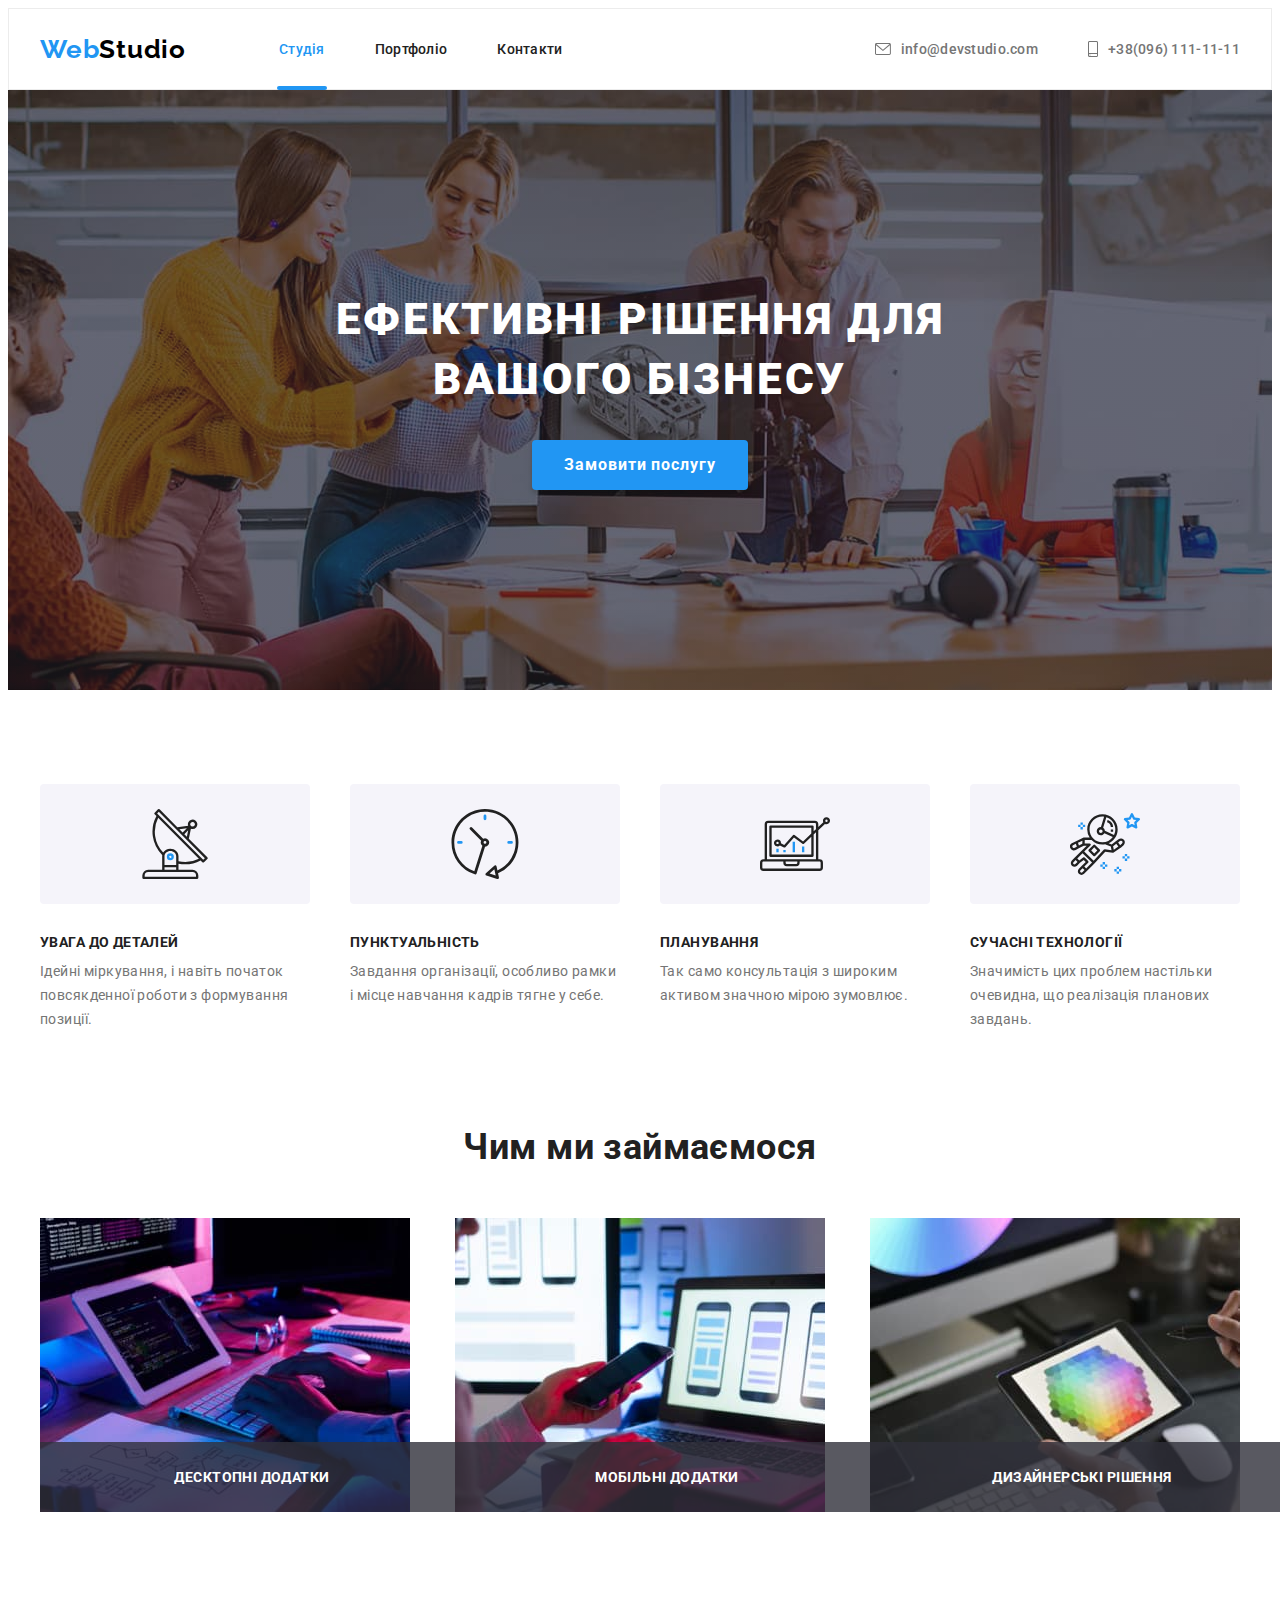
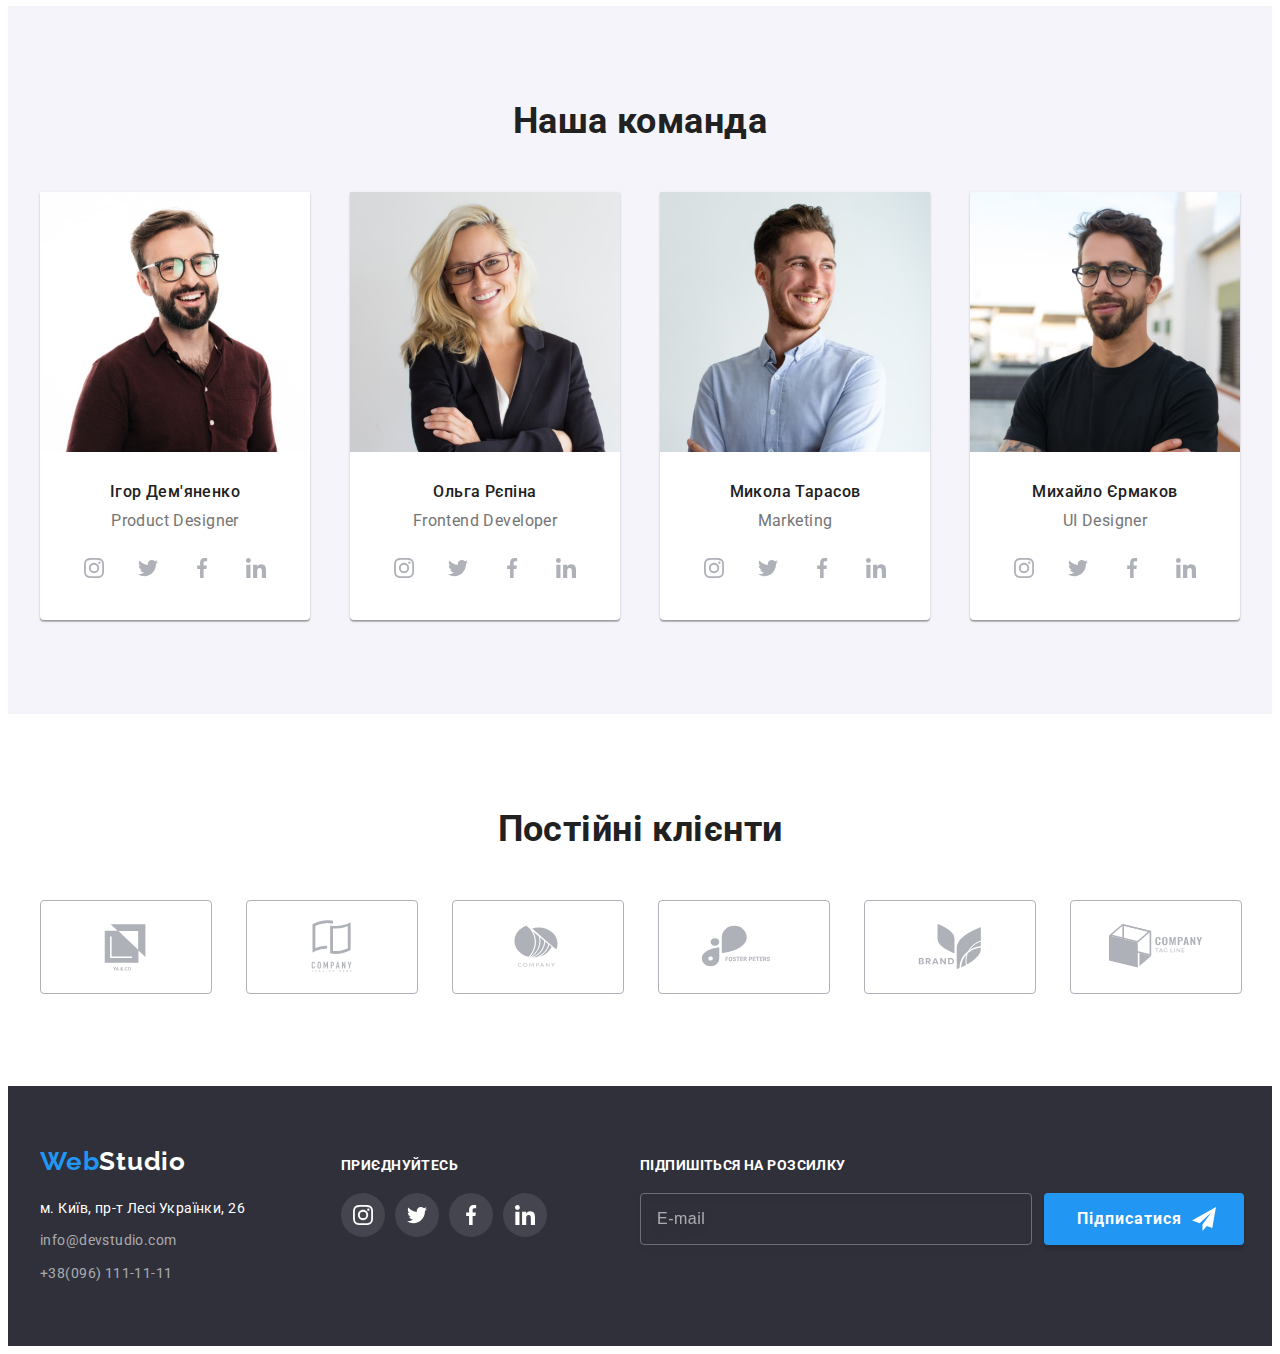
==== commit 8afb1e5b: "add uppercase" ====
--- a/index.html
+++ b/index.html
@@ -503,7 +503,7 @@
 					</address>
 				</div>
 				<div class="join-wrapper">
-					<h3 class="name-features footer-cta">приєднуйтесь</h3>
+					<h3 class="name__features footer-cta">приєднуйтесь</h3>
 					<ul class="list social-icons footer-social-icons">
 						<li>
 							<a
@@ -560,7 +560,7 @@
 					</ul>
 				</div>
 				<div class="sign-up-wrapper">
-					<h3 class="name-features footer-cta">Підпишіться на розсилку</h3>
+					<h3 class="name__features footer-cta">Підпишіться на розсилку</h3>
 					<form class="signup-field" name="signup_form" autocomplete="on">
 						<label for="user_email">
 							<input class="sign-up-field" type="email" name="user_email" id="user_email" placeholder="E-mail" />
